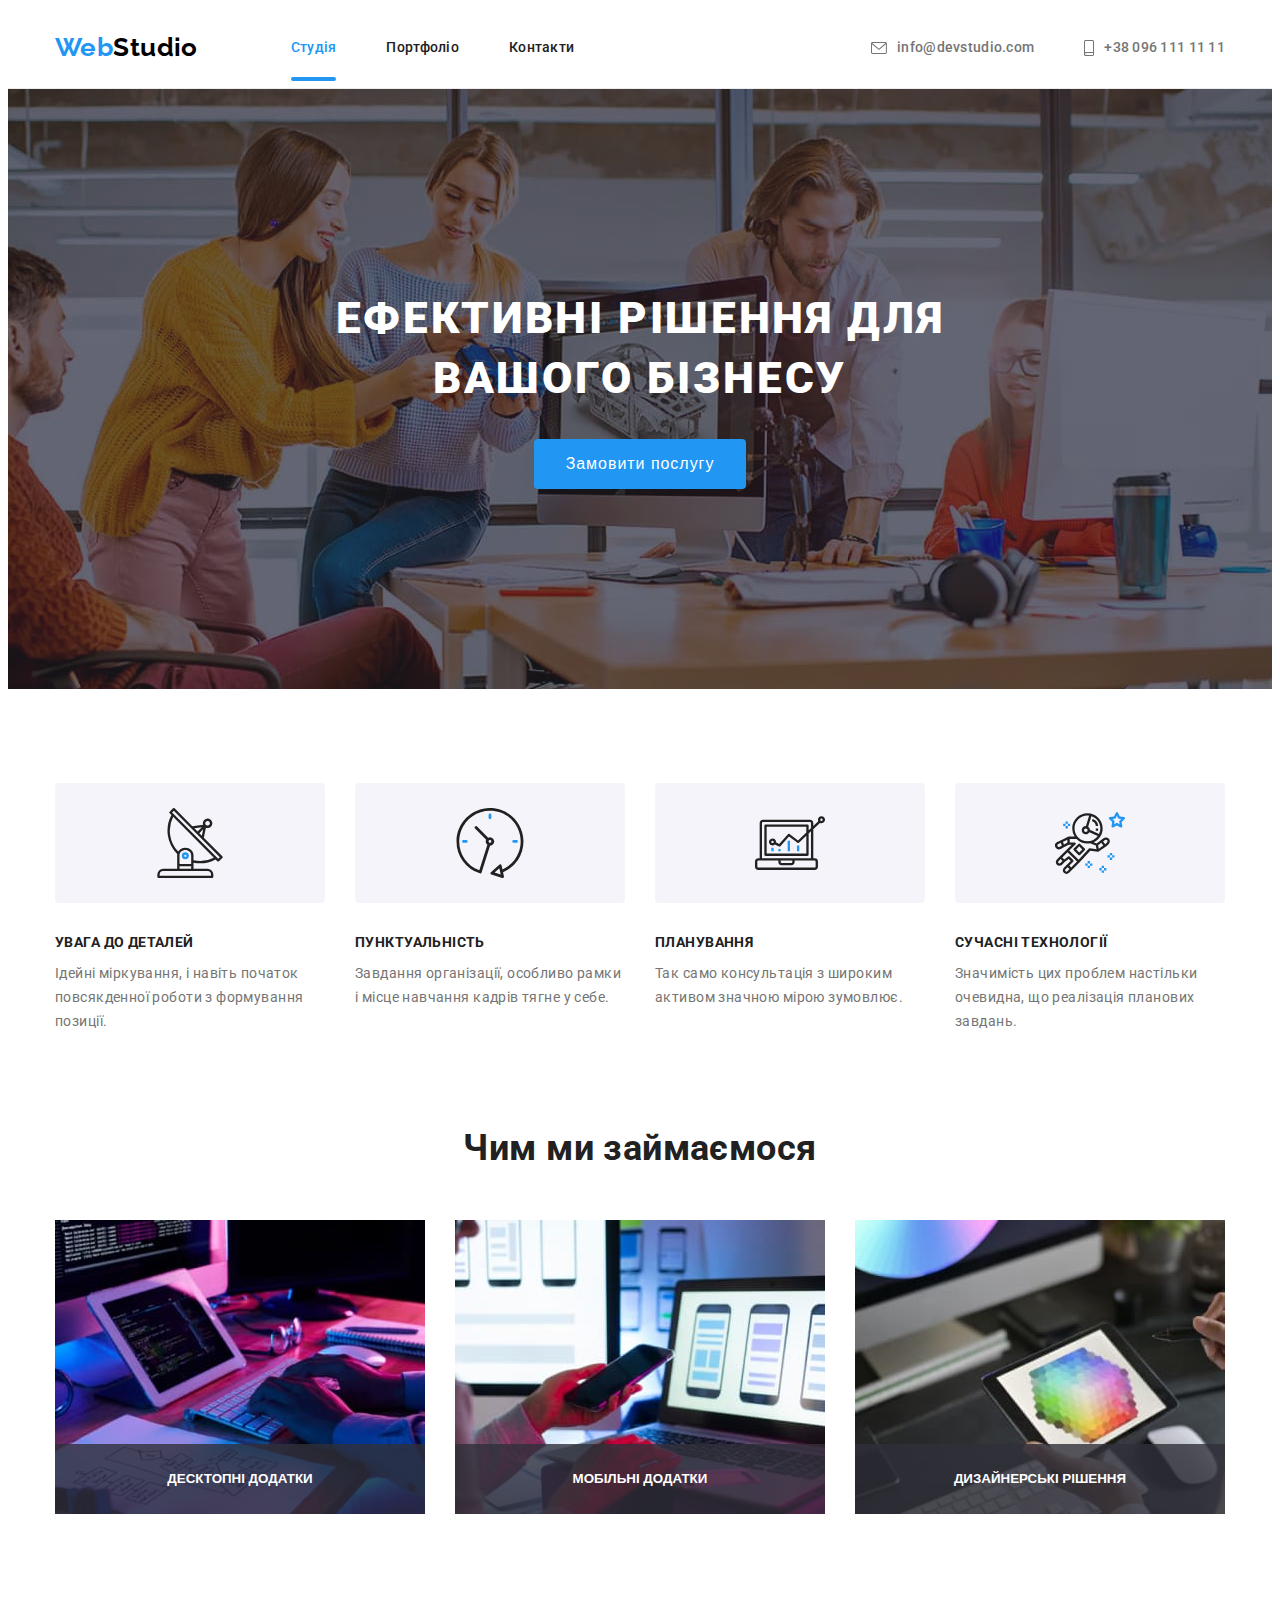
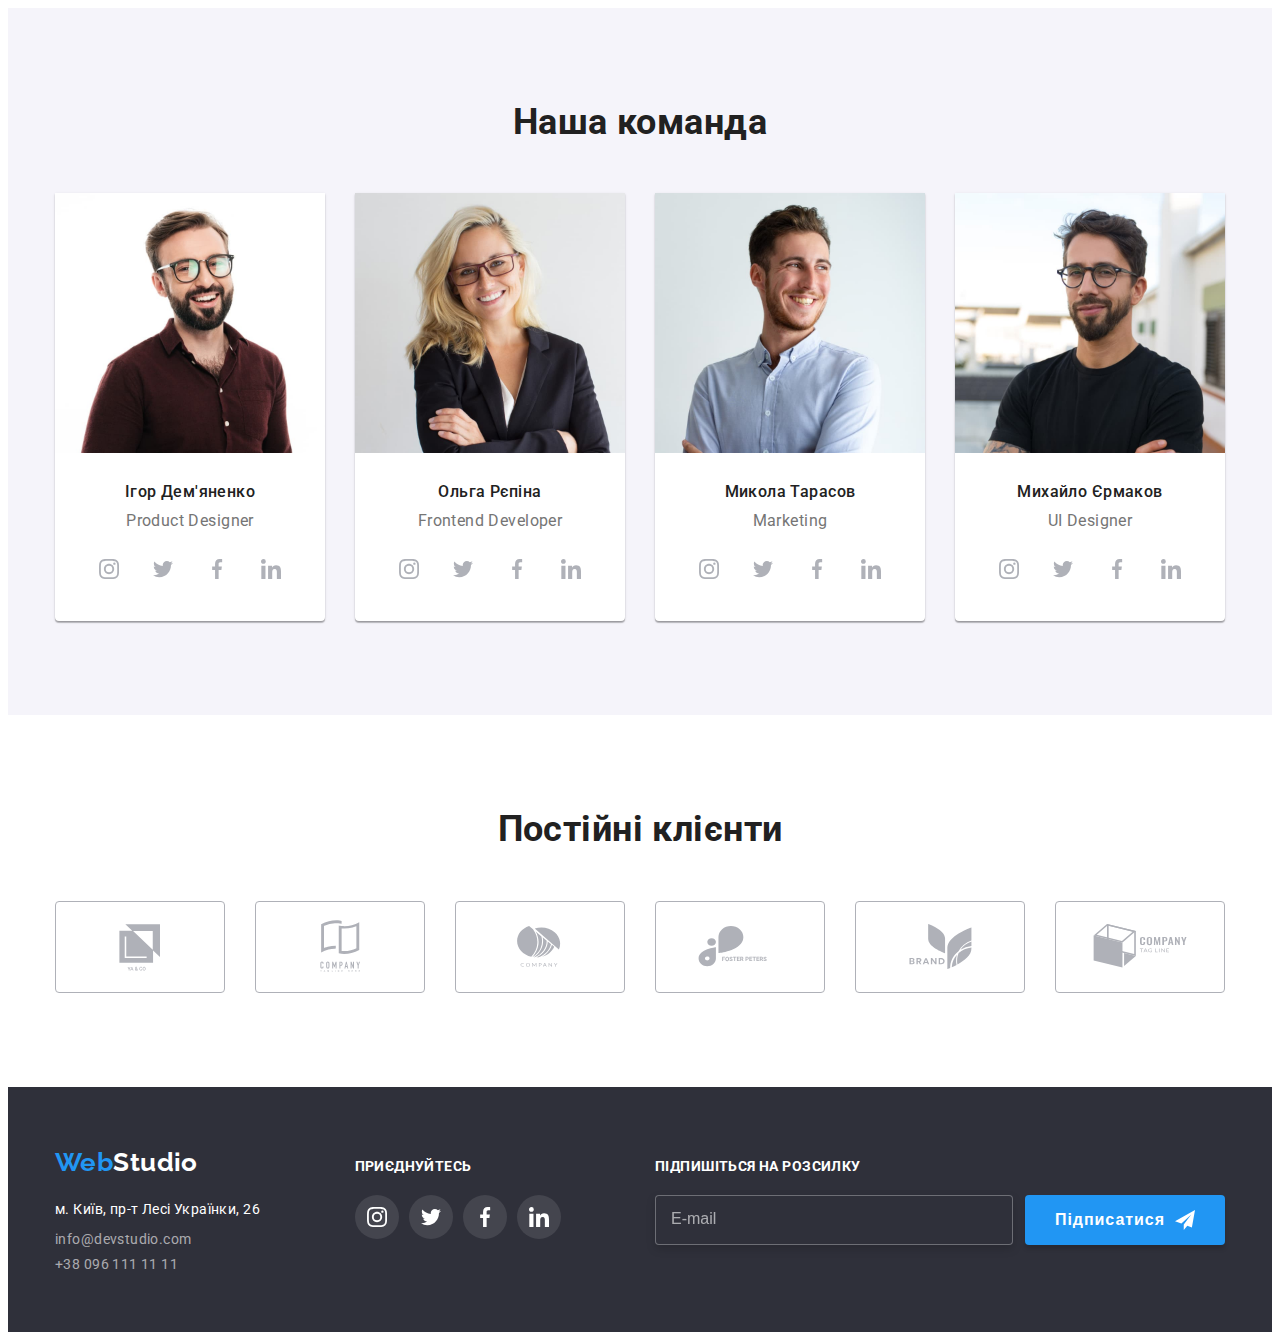
==== index.html @ 9728b82c "створив репозиторій 7" ====
<!DOCTYPE html>
<html lang="uk">
  <head>
    <meta charset="UTF-8" />
    <meta http-equiv="X-UA-Compatible" content="IE=edge" />
    <meta name="viewport" content="width=device-width, initial-scale=1.0" />
    <title lang="en">WebStudio</title>

    <!-- font family -->

    <link rel="preconnect" href="https://fonts.googleapis.com" />
    <link rel="preconnect" href="https://fonts.gstatic.com" crossorigin />
    <link
      href="https://fonts.googleapis.com/css2?family=Raleway:wght@700&family=Roboto:wght@400;500;700;900&display=swap"
      rel="stylesheet"
    />

    <!-- modern-normalize.css -->

    <link
      rel="stylesheet"
      href="https://cdnjs.cloudflare.com/ajax/libs/modern-normalize/1.1.0/modern-normalize.min.css"
      integrity="sha512-wpPYUAdjBVSE4KJnH1VR1HeZfpl1ub8YT/NKx4PuQ5NmX2tKuGu6U/JRp5y+Y8XG2tV+wKQpNHVUX03MfMFn9Q=="
      crossorigin="anonymous"
      referrerpolicy="no-referrer"
    />

    <!-- styles css -->

    <link rel="stylesheet" href="./css/styles.css" />
  </head>
  <body>
    <!-- header -->

    <header class="header">
      <div class="container">
        <nav class="nav">
          <a class="link logo" lang="en" href="./index.html"
            ><span class="part-logo">Web</span>Studio</a
          >
          <ul class="list nav-list">
            <li class="nav-item">
              <a class="link nav-link active" href="./index.html">Студія</a>
            </li>
            <li class="nav-item">
              <a class="link nav-link" href="./portfolio.html">Портфоліо</a>
            </li>
            <li class="nav-item">
              <a class="link nav-link" href="">Контакти</a>
            </li>
          </ul>
        </nav>
        <ul class="list header-list">
          <li class="header-item">
            <a
              class="link header-link"
              lang="en"
              href="mailto:info@devstudio.com"
            >
              <svg class="header-icon" width="16" height="12">
                <use href="./images/icons.svg#envelope"></use>
              </svg>
              info@devstudio.com</a
            >
          </li>
          <li class="header-item">
            <a class="link header-link" href="tel:+380961111111">
              <svg class="header-icon" width="10" height="16">
                <use href="./images/icons.svg#smartphone"></use>
              </svg>
              +38 096 111 11 11</a
            >
          </li>
        </ul>
      </div>
    </header>

    <!-- main -->

    <main class="main">
      <!-- hero -->

      <section class="hero section">
        <div class="container hero-container">
          <h1 class="hero-title">Ефективні рішення для вашого бізнесу</h1>
          <button class="hero-btn" type="button" data-modal-open>
            Замовити послугу
          </button>
        </div>
      </section>

      <!-- about -->

      <section class="about section">
        <div class="container">
          <h2 hidden class="visually-hidden">Методи роботи студії</h2>
          <ul class="list about-list">
            <li class="about-item">
              <div class="about-icons">
                <svg class="about-icon" width="70" height="70">
                  <use href="./images/icons.svg#antenna"></use>
                </svg>
              </div>
              <h3 class="about-title">УВАГА ДО ДЕТАЛЕЙ</h3>
              <p class="about-text">
                Ідейні міркування, і навіть початок повсякденної роботи з
                формування позиції.
              </p>
            </li>
            <li class="about-item">
              <div class="about-icons">
                <svg class="about-icon" width="70" height="70">
                  <use href="./images/icons.svg#clock"></use>
                </svg>
              </div>
              <h3 class="about-title">ПУНКТУАЛЬНІСТЬ</h3>
              <p class="about-text">
                Завдання організації, особливо рамки і місце навчання кадрів
                тягне у себе.
              </p>
            </li>
            <li class="about-item">
              <div class="about-icons">
                <svg class="about-icon" width="70" height="70">
                  <use href="./images/icons.svg#diagrama"></use>
                </svg>
              </div>
              <h3 class="about-title">ПЛАНУВАННЯ</h3>
              <p class="about-text">
                Так само консультація з широким активом значною мірою зумовлює.
              </p>
            </li>
            <li class="about-item">
              <div class="about-icons">
                <svg class="about-icon" width="70" height="70">
                  <use href="./images/icons.svg#astronaut"></use>
                </svg>
              </div>
              <h3 class="about-title">СУЧАСНІ ТЕХНОЛОГІЇ</h3>
              <p class="about-text">
                Значимість цих проблем настільки очевидна, що реалізація
                планових завдань.
              </p>
            </li>
          </ul>
        </div>
      </section>

      <!-- features -->

      <section class="features section">
        <div class="container">
          <h2 class="section-title features-title">Чим ми займаємося</h2>
          <ul class="list features-list">
            <li class="features-item">
              <img
                class="features-img"
                src="./images/what-we-are-doing/box-1.jpg"
                alt="чоловік працює за робочим столом на планшеті"
                width="370"
                height="295"
              />
              <button class="features-button">Десктопні додатки</button>
            </li>
            <li class="features-item">
              <img
                class="features-img"
                src="./images/what-we-are-doing/box-2.jpg"
                alt="жінка працює за робочим столом на ноутбуці"
                width="370"
                height="295"
              />
              <button class="features-button">Мобільні додатки</button>
            </li>
            <li class="features-item">
              <img
                class="features-img"
                src="./images/what-we-are-doing/box-3.jpg"
                alt="жінка працює за робочим столом на планшеті"
                width="370"
                height="295"
              />
              <button class="features-button">Дизайнерські рішення</button>
            </li>
          </ul>
        </div>
      </section>

      <!-- our team -->

      <section class="team section">
        <div class="container">
          <h2 class="section-title team-title">Наша команда</h2>
          <ul class="list team-list">
            <li class="team-item">
              <img
                src="./images/our-team/employee-1.jpg"
                alt="працівник нашої команди"
                width="270"
                height="260"
              />
              <div class="team-contact-wrapp">
                <h3 class="team-name">Ігор Дем'яненко</h3>
                <p class="team-text" lang="en">Product Designer</p>
                <ul class="list socials-list">
                  <li class="socials-item">
                    <a
                      class="link socials-link"
                      href="htpps://instagram.com"
                      target="_blank"
                      rel="noreferrer noopener"
                      aria-label="Instagram"
                    >
                      <svg class="socials-icon" width="20" height="20">
                        <use href="./images/icons.svg#instagram"></use>
                      </svg>
                    </a>
                  </li>
                  <li class="socials-item">
                    <a
                      class="link socials-link"
                      href="https://twitter.com"
                      target="_blank"
                      rel="noreferrer noopener"
                      aria-label="Twitter"
                    >
                      <svg class="socials-icon" width="20" height="20">
                        <use href="./images/icons.svg#twitter"></use>
                      </svg>
                    </a>
                  </li>
                  <li class="socials-item">
                    <a
                      class="link socials-link"
                      href="https://facebook.com"
                      target="_blank"
                      rel="noreferrer noopener"
                      aria-label="Facebook"
                    >
                      <svg class="socials-icon" width="20" height="20">
                        <use href="./images/icons.svg#facebook"></use>
                      </svg>
                    </a>
                  </li>
                  <li class="socials-item">
                    <a
                      class="link socials-link"
                      href="https://linkedin.com"
                      target="_blank"
                      rel="noreferrer noopener"
                      aria-label="Linkedin"
                    >
                      <svg class="socials-icon" width="20" height="20">
                        <use href="./images/icons.svg#linkedin"></use>
                      </svg>
                    </a>
                  </li>
                </ul>
              </div>
            </li>

            <li class="team-item">
              <img
                class="team-img"
                src="./images/our-team/employee-2.jpg"
                alt="працівник нашої команди"
                width="270"
                height="260"
              />
              <div class="team-contact-wrapp">
                <h3 class="team-name">Ольга Рєпіна</h3>
                <p class="team-text" lang="en">Frontend Developer</p>
                <ul class="list socials-list">
                  <li class="socials-item">
                    <a
                      class="link socials-link"
                      href="htpps://instagram.com"
                      target="_blank"
                      rel="noreferrer noopener"
                      aria-label="Instagram"
                    >
                      <svg class="socials-icon" width="20" height="20">
                        <use href="./images/icons.svg#instagram"></use>
                      </svg>
                    </a>
                  </li>
                  <li class="socials-item">
                    <a
                      class="link socials-link"
                      href="https://twitter.com"
                      target="_blank"
                      rel="noreferrer noopener"
                      aria-label="Twitter"
                    >
                      <svg class="socials-icon" width="20" height="20">
                        <use href="./images/icons.svg#twitter"></use>
                      </svg>
                    </a>
                  </li>
                  <li class="socials-item">
                    <a
                      class="link socials-link"
                      href="https://facebook.com"
                      target="_blank"
                      rel="noreferrer noopener"
                      aria-label="Facebook"
                    >
                      <svg class="socials-icon" width="20" height="20">
                        <use href="./images/icons.svg#facebook"></use>
                      </svg>
                    </a>
                  </li>
                  <li class="socials-item">
                    <a
                      class="link socials-link"
                      href="https://linkedin.com"
                      target="_blank"
                      rel="noreferrer noopener"
                      aria-label="Linkedin"
                    >
                      <svg class="socials-icon" width="20" height="20">
                        <use href="./images/icons.svg#linkedin"></use>
                      </svg>
                    </a>
                  </li>
                </ul>
              </div>
            </li>

            <li class="team-item">
              <img
                class="team-img"
                src="./images/our-team/employee-3.jpg"
                alt="працівник нашої команди"
                width="270"
                height="260"
              />
              <div class="team-contact-wrapp">
                <h3 class="team-name">Микола Тарасов</h3>
                <p class="team-text" lang="en">Marketing</p>
                <ul class="list socials-list">
                  <li class="socials-item">
                    <a
                      class="link socials-link"
                      href="htpps://instagram.com"
                      target="_blank"
                      rel="noreferrer noopener"
                      aria-label="Instagram"
                    >
                      <svg class="socials-icon" width="20" height="20">
                        <use href="./images/icons.svg#instagram"></use>
                      </svg>
                    </a>
                  </li>
                  <li class="socials-item">
                    <a
                      class="link socials-link"
                      href="https://twitter.com"
                      target="_blank"
                      rel="noreferrer noopener"
                      aria-label="Twitter"
                    >
                      <svg class="socials-icon" width="20" height="20">
                        <use href="./images/icons.svg#twitter"></use>
                      </svg>
                    </a>
                  </li>
                  <li class="socials-item">
                    <a
                      class="link socials-link"
                      href="https://facebook.com"
                      target="_blank"
                      rel="noreferrer noopener"
                      aria-label="Facebook"
                    >
                      <svg class="socials-icon" width="20" height="20">
                        <use href="./images/icons.svg#facebook"></use>
                      </svg>
                    </a>
                  </li>
                  <li class="socials-item">
                    <a
                      class="link socials-link"
                      href="https://linkedin.com"
                      target="_blank"
                      rel="noreferrer noopener"
                      aria-label="Linkedin"
                    >
                      <svg class="socials-icon" width="20" height="20">
                        <use href="./images/icons.svg#linkedin"></use>
                      </svg>
                    </a>
                  </li>
                </ul>
              </div>
            </li>

            <li class="team-item">
              <img
                class="team-img"
                src="./images/our-team/employee-4.jpg"
                alt="працівник нашої команди"
                width="270"
                height="260"
              />
              <div class="team-contact-wrapp">
                <h3 class="team-name">Михайло Єрмаков</h3>
                <p class="team-text" lang="en">UI Designer</p>
                <ul class="list socials-list">
                  <li class="socials-item">
                    <a
                      class="link socials-link"
                      href="htpps://instagram.com"
                      target="_blank"
                      rel="noreferrer noopener"
                      aria-label="Instagram"
                    >
                      <svg class="socials-icon" width="20" height="20">
                        <use href="./images/icons.svg#instagram"></use>
                      </svg>
                    </a>
                  </li>
                  <li class="socials-item">
                    <a
                      class="link socials-link"
                      href="https://twitter.com"
                      target="_blank"
                      rel="noreferrer noopener"
                      aria-label="Twitter"
                    >
                      <svg class="socials-icon" width="20" height="20">
                        <use href="./images/icons.svg#twitter"></use>
                      </svg>
                    </a>
                  </li>
                  <li class="socials-item">
                    <a
                      class="link socials-link"
                      href="https://facebook.com"
                      target="_blank"
                      rel="noreferrer noopener"
                      aria-label="Facebook"
                    >
                      <svg class="socials-icon" width="20" height="20">
                        <use href="./images/icons.svg#facebook"></use>
                      </svg>
                    </a>
                  </li>
                  <li class="socials-item">
                    <a
                      class="link socials-link"
                      href="https://linkedin.com"
                      target="_blank"
                      rel="noreferrer noopener"
                      aria-label="Linkedin"
                    >
                      <svg class="socials-icon" width="20" height="20">
                        <use href="./images/icons.svg#linkedin"></use>
                      </svg>
                    </a>
                  </li>
                </ul>
              </div>
            </li>
          </ul>
        </div>
      </section>

      <!-- customers -->
      <section class="section customers">
        <div class="container">
          <h2 class="section-title customers-title">Постійні клієнти</h2>
          <ul class="list customers-list">
            <li class="customers-item">
              <a
                class="link customers-link"
                href=""
                target="_blank"
                rel="noreferrer noopener"
                aria-label=""
              >
                <svg class="customers-icon" width="170" height="92">
                  <use href="./images/icons.svg#client1"></use>
                </svg>
              </a>
            </li>
            <li class="customers-item">
              <a
                class="link customers-link"
                href=""
                target="_blank"
                rel="noreferrer noopener"
                aria-label=""
              >
                <svg class="customers-icon" width="170" height="92">
                  <use href="./images/icons.svg#client2"></use>
                </svg>
              </a>
            </li>
            <li class="customers-item">
              <a
                class="link customers-link"
                href=""
                target="_blank"
                rel="noreferrer noopener"
                aria-label=""
              >
                <svg class="customers-icon" width="170" height="92">
                  <use href="./images/icons.svg#client3"></use>
                </svg>
              </a>
            </li>
            <li class="customers-item">
              <a
                class="link customers-link"
                href=""
                target="_blank"
                rel="noreferrer noopener"
                aria-label=""
              >
                <svg class="customers-icon" width="170" height="92">
                  <use href="./images/icons.svg#client4"></use>
                </svg>
              </a>
            </li>
            <li class="customers-item">
              <a
                class="link customers-link"
                href=""
                target="_blank"
                rel="noreferrer noopener"
                aria-label=""
              >
                <svg class="customers-icon" width="170" height="92">
                  <use href="./images/icons.svg#client5"></use>
                </svg>
              </a>
            </li>
            <li class="customers-item">
              <a
                class="link customers-link"
                href=""
                target="_blank"
                rel="noreferrer noopener"
                aria-label=""
              >
                <svg class="customers-icon" width="170" height="92">
                  <use href="./images/icons.svg#client6"></use>
                </svg>
              </a>
            </li>
          </ul>
        </div>
      </section>
    </main>

    <!-- footer  -->

    <footer class="footer section">
      <div class="container footer-container">
        <div class="footer-left-side">
          <a class="link footer-logo" lang="en" href="./index.html"
            ><span class="part-logo">Web</span>Studio</a
          >
          <address class="footer-address">
            м. Київ, пр-т Лесі Українки, 26
          </address>
          <ul class="list footer-list">
            <li class="footer-item">
              <a
                class="link footer-link"
                lang="en"
                href="mailto:info@devstudio.com"
                >info@devstudio.com</a
              >
            </li>
            <li class="footer-item">
              <a class="link footer-link" href="tel:+380961111111"
                >+38 096 111 11 11</a
              >
            </li>
          </ul>
        </div>
        <div class="footer-right-side">
          <p class="footer-join-in">приєднуйтесь</p>
          <ul class="list footer-socials-list">
            <li class="footer-socials-item">
              <a
                class="link footer-socials-link"
                href="htpps://instagram.com"
                target="_blank"
                rel="noreferrer noopener"
                aria-label="Instagram"
              >
                <svg class="footer-socials-icon" width="20" height="20">
                  <use href="./images/icons.svg#instagram"></use>
                </svg>
              </a>
            </li>
            <li class="footer-socials-item">
              <a
                class="link footer-socials-link"
                href="https://twitter.com"
                target="_blank"
                rel="noreferrer noopener"
                aria-label="Twitter"
              >
                <svg class="footer-socials-icon" width="20" height="20">
                  <use href="./images/icons.svg#twitter"></use>
                </svg>
              </a>
            </li>
            <li class="footer-socials-item">
              <a
                class="link footer-socials-link"
                href="https://facebook.com"
                target="_blank"
                rel="noreferrer noopener"
                aria-label="Facebook"
              >
                <svg class="footer-socials-icon" width="20" height="20">
                  <use href="./images/icons.svg#facebook"></use>
                </svg>
              </a>
            </li>
            <li class="footer-socials-item">
              <a
                class="link footer-socials-link"
                href="https://linkedin.com"
                target="_blank"
                rel="noreferrer noopener"
                aria-label="Linkedin"
              >
                <svg class="footer-socials-icon" width="20" height="20">
                  <use href="./images/icons.svg#linkedin"></use>
                </svg>
              </a>
            </li>
          </ul>
        </div>

        <form name="sing-up-form">
          <strong class="sing-up-title">Підпишіться на розсилку</strong>
          <label class="sing-up-group">
            <input
              class="sing-up-input"
              type="email"
              name="email"
              placeholder="E-mail"
            />
            <button class="sing-up-btn" type="submit">
              Підписатися
              <svg class="sing-up-icon" width="20" height="20">
                <use href="./images/icons.svg#airplane-send"></use>
              </svg>
            </button>
          </label>
        </form>
      </div>
    </footer>

    <div class="backdrop is-hidden" data-modal>
      <div class="modal">
        <button class="modal-btn-close" type="button" data-modal-close>
          <svg class="svg-vector" width="11" height="11">
            <use href="./images/icons.svg#vector"></use>
          </svg>
        </button>
        <form class="order-service-form" name="order-service-form">
          <strong class="order-service-title">
            Залиште свої дані, ми вам передзвонимо</strong
          >
          <div class="order-service-group" role="group">
            <label class="order-service-label">
              <span class="order-servise-name">Ім'я</span>
              <div class="order-servise-box">
                <input
                  class="order-service-input"
                  type="text"
                  name="user-name"
                />
                <svg class="order-service-svg" width="18" height="18">
                  <use href="./images/icons.svg#person-black"></use>
                </svg>
              </div>
            </label>
            <label class="order-service-label">
              <span class="order-servise-name">Телефон</span>
              <div class="order-servise-box">
                <input
                  class="order-service-input"
                  type="tel"
                  name="user-phone"
                />
                <svg class="order-service-svg" width="18" height="18">
                  <use href="./images/icons.svg#phone-black"></use>
                </svg>
              </div>
            </label>
            <label class="order-service-label">
              <span class="order-servise-name">Пошта</span>
              <div class="order-servise-box">
                <input
                  class="order-service-input"
                  type="email"
                  name="user-email"
                />
                <svg class="order-service-svg" width="18" height="18">
                  <use href="./images/icons.svg#email-black"></use>
                </svg>
              </div>
            </label>
            <label class="order-service-label">
              <span class="order-servise-name">Коментар</span>
              <textarea
                class="order-servise-comment"
                name="comment"
                rows="10"
                placeholder="Введіть текст"
              ></textarea>
            </label>
          </div>

          <label class="terms-contract">
            <input
              class="terms-policy visually-hidden"
              type="checkbox"
              name="user-agreed"
              id="user-agreed"
            />
            <svg class="terms-contract-icon" width="16" height="15">
              <use
                class="icon-checked"
                href="./images/icons.svg#icon-checked"
              ></use>
              <use
                class="icon-unchecked"
                href="./images/icons.svg#icon-unchecked"
              ></use>
            </svg>
            <span class="terms-policy-span"
              >Погоджуюся з розсилкою та приймаю<a
                class="link terms-policy-link"
                href=""
              >
                Умови договору</a
              ></span
            >
          </label>
          <button class="modal-btn-send" type="submit">Відправити</button>
        </form>
      </div>
    </div>
    <script src="./js/modal.js"></script>
  </body>
</html>
---- css/styles.css ----
:root {
  --accent-color: #2196f3;
  --primary-text-color: #757575;
  --secondary-text-color: #212121;
  --third-text-color: #ffffff;
  --transition-duration: 250ms cubic-bezier(0.4, 0, 0.2, 1);
}

body {
  font-family: "Roboto", sans-serif;
  font-size: 14px;
  color: var(--primary-text-color);
  background-color: var(--third-text-color);
  letter-spacing: 0.03em;
}

/* rest */
html {
  box-sizing: border-box;
}
*,
*::after,
*::before {
  box-sizing: inherit;
}

/* Стилі для обнулення верхніх відступів у елементів  Стили для обнуления */
h1,
h2,
h3,
h4,
h5,
h6,
p {
  margin: 0;
}

/* Класс для обнулення базових свойств у списків (ul) */
.list {
  list-style: none;
  padding-left: 0;
  margin: 0;
}

/* Клас для обнулення базових свойств у силок */
.link {
  text-decoration: none;
  color: inherit;
}

/* Властивості для коректного відображення картинок */
img {
  display: block;
  max-width: 100%;
  height: auto;
}

/* Властивості для обнулення курсива у address */

address {
  font-style: normal;
}

/* utils */
.container {
  width: 1200px;
  margin: 0 auto;
  padding-left: 15px;
  padding-right: 15px;
}

.section {
  padding-top: 94px;
  padding-bottom: 94px;
}

.visually-hidden {
  position: absolute;
  white-space: nowrap;
  width: 1px;
  height: 1px;
  overflow: hidden;
  border: 0;
  padding: 0;
  clip: rect(0 0 0 0);
  clip-path: inset(50%);
  margin: -1px;
}

/* header */
.header {
  border-bottom: 1px solid #ececec;
}

.header .container {
  display: flex;
  align-items: center;
}

.nav {
  display: flex;
  align-items: center;
  justify-content: center;
}

.logo {
  display: inline-block;
  padding-top: 24;
  padding-bottom: 25;
  margin-right: 93px;
  color: #000000;
  font-family: "Raleway";
  font-style: normal;
  font-weight: 700;
  font-size: 26px;
  line-height: 1.2;
}

.part-logo {
  color: var(--accent-color);
}

.nav {
  margin-right: auto;
}

.nav-list {
  display: flex;
  align-items: center;
  gap: 50px;
}

.nav-link {
  display: inline-block;
  padding-top: 32px;
  padding-bottom: 32px;

  color: var(--secondary-text-color);
  font-weight: 500;
  line-height: 1.14px;
  letter-spacing: 0.02em;

  transition: color var(--transition-duration);
}

.nav-link:hover,
.nav-link:focus {
  color: var(--accent-color);
}

.nav-item {
  position: relative;
}

.nav-link.active::after {
  content: "";
  position: absolute;

  bottom: 0;
  left: 0;

  width: 100%;
  height: 4px;

  background-color: var(--accent-color);
  border-radius: 2px;
}

.nav-link.active {
  color: var(--accent-color);
}

.header-list {
  display: inline-block;
  gap: 50px;
  display: flex;
  align-items: center;
}

.header-link {
  display: flex;
  align-items: center;
  gap: 10px;
  padding-top: 32px;
  padding-bottom: 32px;

  color: var(--primary-text-color);
  font-weight: 500;
  line-height: 1.14;
  letter-spacing: 0.02em;

  transition: color var(--transition-duration);
}

.header-link:hover,
.header-link:focus {
  color: var(--accent-color);
}

.header-icon {
  fill: currentColor;
}

/* hero */
.hero {
  max-width: 1600px;
  height: 600px;
  padding-top: 200px;
  padding-bottom: 200px;
  margin-left: auto;
  margin-right: auto;

  background-color: #2f303a;
  background-size: cover;
  background-repeat: no-repeat;
  background-position: center;
  background-image: linear-gradient(
      to right,
      rgba(47, 48, 58, 0.4),
      rgba(47, 48, 58, 0.4)
    ),
    url("../images/hero-img.jpg");
}

.hero-title {
  width: 696px;
  margin-left: auto;
  margin-right: auto;
  margin-bottom: 30px;

  color: var(--third-text-color);
  font-weight: 900;
  font-size: 44px;
  line-height: 1.36;
  text-align: center;
  letter-spacing: 0.06em;
  text-transform: uppercase;
}

.hero-btn {
  display: inline-block;
  min-width: 215;
  min-height: 50;
  padding: 10px 32px;
  margin-left: auto;
  margin-right: auto;

  display: flex;
  text-align: center;
  justify-content: center;

  font-size: 16px;
  line-height: 1.87;
  letter-spacing: 0.06em;

  color: var(--third-text-color);
  background-color: var(--accent-color);
  border-style: none;
  border-radius: 4px;
  cursor: pointer;

  transition: color var(--transition-duration),
    background-color var(--transition-duration);
}

.hero-btn:hover,
.hero-btn:focus {
  color: var(--accent-color);
  background-color: var(--third-text-color);
}

/* about */

.about-list {
  display: flex;
  justify-content: center;
  gap: 30px;
}

.about-item {
  width: calc((100% - 90px) / 4);
}

.about-icons {
  width: 270px;
  height: 120px;
  margin-bottom: 30px;

  display: flex;
  align-items: center;
  justify-content: center;

  background: #f5f4fa;
  border-radius: 4px;
}

.about-title {
  margin-bottom: 10px;
  color: var(--secondary-text-color);
  font-size: 14px;
  line-height: 1.36;
  text-transform: uppercase;
}

.about-text {
  line-height: 1.71;
}

/* features */

.features {
  padding-top: 0;
}

.section-title {
  margin-bottom: 50px;

  font-size: 36px;
  line-height: 1.16;
  text-align: center;
  color: var(--secondary-text-color);
}

.features-list {
  display: flex;
  flex-wrap: wrap;
  gap: 30px;
}

.features-item {
  position: relative;
  width: calc((100% - 60px) / 3);
}

.features-button {
  position: absolute;
  bottom: 0;
  left: 0;
  width: 100%;
  height: 70px;

  font-weight: 700;
  line-height: 1.14;
  text-align: center;
  text-transform: uppercase;

  color: var(--third-text-color);
  background: rgba(47, 48, 58, 0.8);
  border-style: none;
  cursor: pointer;
}

/* our team */

.team {
  background-color: #f5f4fa;
}

.team-list {
  display: flex;
  gap: 30px;
}

.team-item {
  width: calc((100% - 90px) / 4);
  background-color: var(--third-text-color);
  box-shadow: 0px 1px 3px #0000001f, 0px 1px 1px #00000024,
    0px 2px 1px #00000033;
  border-radius: 0px 0px 4px 4px;
}

.team-contact-wrapp {
  padding: 30px 0;
}

.team-name {
  margin-bottom: 10px;
  font-weight: 500;
  font-size: 16px;
  line-height: 1.18;
  text-align: center;
  color: var(--secondary-text-color);
}

.team-text {
  margin-bottom: 16px;

  font-size: 16px;
  line-height: 1.18;
  text-align: center;
}

.socials-list {
  display: flex;
  justify-content: center;
  gap: 10px;
}

.socials-link {
  width: 44px;
  height: 44px;

  display: flex;
  align-items: center;
  justify-content: center;

  border-radius: 50%;
  color: #afb1b8;

  transition: color var(--transition-duration),
    background-color var(--transition-duration);
}

.socials-link:hover,
.socials-link:focus {
  color: var(--third-text-color);
  background-color: var(--accent-color);
}

.socials-icon {
  fill: currentColor;
}

/* customers */

.customers-list {
  display: flex;
  justify-content: center;
  gap: 30px;
}

.customers-link {
  width: 170px;
  height: 92px;

  display: flex;
  align-items: center;
  justify-content: center;

  border: 1px solid #afb1b8;
  border-radius: 4px;
  color: #afb1b8;

  transition: color var(--transition-duration),
    border var(--transition-duration);
}

.customers-link:hover,
.customers-link:focus {
  color: var(--accent-color);
  border: 1px solid var(--accent-color);
}

.customers-icon {
  fill: currentColor;
}

/* footer */
.footer {
  padding-top: 60px;
  padding-bottom: 60px;
  background-color: #2f303a;
}

.footer-container {
  display: flex;
  align-items: baseline;
  justify-content: space-between;
}

.footer-logo {
  display: inline-block;
  margin-bottom: 20px;
  color: var(--third-text-color);
  font-family: "Raleway";
  font-style: normal;
  font-weight: 700;
  font-size: 26px;
  line-height: 1.2;
}

.footer-address {
  margin-bottom: 9px;
  line-height: 1.71;
  color: var(--third-text-color);
}

.footer-item:not(:last-child) {
  margin-bottom: 9px;
}

.footer-link {
  line-height: 1.71px;
  color: #ffffff99;
  transition: color var(--transition-duration);
}

.footer-link:hover,
.footer-link:focus {
  color: var(--accent-color);
}

.footer-join-in {
  margin-bottom: 20px;
  font-weight: 700;
  line-height: 1.14;
  text-transform: uppercase;
  color: var(--third-text-color);
}

.footer-socials-list {
  display: flex;
  gap: 10px;
}

.footer-socials-link {
  display: flex;
  align-items: center;
  justify-content: center;
  width: 44px;
  height: 44px;
  border-radius: 50%;
  background-color: #ffffff1a;
  color: var(--third-text-color);

  transition: background-color var(--transition-duration);
}

.footer-socials-link:hover,
.footer-socials-link:focus {
  background-color: var(--accent-color);
}

.footer-socials-icon {
  fill: currentColor;
}

.sing-up-title {
  display: block;
  margin-bottom: 20px;

  font-weight: 700;
  line-height: 1.14;
  text-transform: uppercase;
  color: var(--third-text-color);
}

.sing-up-group {
  display: flex;
  gap: 12px;
}

.sing-up-input {
  width: 358px;
  height: 50px;
  padding: 16px 15px;

  outline: transparent;
  color: var(--third-text-color);
  background-color: #2f303a;
  border: 1px solid rgba(255, 255, 255, 0.3);
  filter: drop-shadow(0px 4px 4px rgba(0, 0, 0, 0.15));
  border-radius: 4px;
}

.sing-up-input::placeholder {
  font-size: 16px;
  line-height: 1.25;
  color: rgba(255, 255, 255, 0.6);
}

.sing-up-btn {
  min-width: 200px;
  min-height: 50px;
  padding: 10px 28px;

  display: flex;
  align-items: center;
  justify-content: center;
  gap: 10px;

  font-weight: 700;
  font-size: 16px;
  line-height: 1.88;
  letter-spacing: 0.06em;
  color: var(--third-text-color);
  background-color: var(--accent-color);

  border-style: none;
  box-shadow: 0px 4px 4px rgba(0, 0, 0, 0.15);
  border-radius: 4px;
  cursor: pointer;

  transition: color var(--transition-duration),
    background-color var(--transition-duration);
}

.sing-up-btn:hover,
.sing-up-btn:focus {
  color: var(--accent-color);
  background-color: var(--third-text-color);
}

.sing-up-icon {
  fill: currentColor;
}
/* backdrop-modal */

.backdrop {
  position: fixed;
  top: 0;
  left: 0;
  width: 100%;
  height: 100%;
  background-color: rgba(0, 0, 0, 0.5);
  opacity: 1;
  transition: opacity var(--transition-duration),
    visibility var(--transition-duration);
}

.backdrop.is-hidden {
  opacity: 0;
  pointer-events: none;
  visibility: hidden;
}

.backdrop.is-hidden .modal {
  transform: translate(-50%, -50%) scale(0.8);
  transition: transform var(--transition-duration);
}

.modal {
  position: absolute;

  top: 50%;
  left: 50%;

  min-width: 528px;
  min-height: 581px;
  transform: translate(-50%, -50%);
  padding: 40px;

  background-color: var(--third-text-color);
  box-shadow: 0px 1px 3px rgba(0, 0, 0, 0.12), 0px 1px 1px rgba(0, 0, 0, 0.14),
    0px 2px 1px rgba(0, 0, 0, 0.2);
  border-radius: 4px;

  transform: translate(-50%, -50%) scale(1);
  transition: transform var(--transition-duration),
    box-shadow var(--transition-duration);
}

.modal-btn-close {
  position: absolute;
  top: 8px;
  right: 8px;
  width: 30px;
  height: 30px;
  padding: 0;

  display: flex;
  align-items: center;
  justify-content: center;

  background: transparent;
  color: #000000;
  border-style: none;
  border: 1px solid rgba(0, 0, 0, 0.1);
  border-radius: 50%;
  cursor: pointer;
  transition: color var(--transition-duration);
}

.modal-btn-close:hover,
.modal-btn-close:focus {
  color: var(--accent-color);
}

.svg-vector {
  fill: currentColor;
}

.order-service-title {
  display: block;
  margin-bottom: 12px;

  font-weight: 700;
  font-size: 20px;
  line-height: 1.15;
  text-align: center;
  color: var(--secondary-text-color);
}

.order-service-group {
  display: flex;
  flex-direction: column;
  gap: 10px;
  margin-bottom: 20px;
}

.order-service-label:last-child {
  margin-bottom: 0;
}

.order-servise-name {
  display: block;
  margin-bottom: 4px;

  font-size: 12px;
  line-height: 1.16;
  letter-spacing: 0.01em;
}

.order-service-input {
  width: 100%;
  height: 40px;

  padding-left: 42px;
  padding-right: 42px;
  outline: transparent;
  border: 1px solid rgba(33, 33, 33, 0.2);
  border-radius: 4px;
  cursor: pointer;
  transition: border-color var(--transition-duration);
}

.order-service-input:focus {
  border: 1px solid var(--accent-color);
}

.order-service-input:focus + .order-service-svg {
  fill: var(--accent-color);
}

.order-servise-box {
  position: relative;
}

.order-service-svg {
  position: absolute;
  top: 11px;
  left: 12px;
  transition: fill var(--transition-duration);
}

.order-servise-comment {
  display: block;
  resize: none;
  width: 100%;
  height: 120px;
  font-size: 12px;

  outline: transparent;
  padding: 12px 16px;
  border: 1px solid rgba(33, 33, 33, 0.2);
  border-radius: 4px;
  transition: border-color var(--transition-duration);
}

.order-servise-comment::placeholder {
  font-style: normal;
  font-weight: 400;
  font-size: 12px;
  line-height: 1.16;
  letter-spacing: 0.01em;
  color: #75757580;
}

.order-servise-comment:focus {
  border: 1px solid var(--accent-color);
}

.terms-contract {
  display: flex;
  align-items: center;
  justify-content: center;
  gap: 8px;

  margin-bottom: 30px;
}

.icon-checked {
  opacity: 0;
  transition: opacity var(--transition-duration);
}

.icon-unchecked {
  opacity: 1;
  transition: opacity var(--transition-duration);
}

.terms-policy:checked + .terms-contract-icon .icon-checked {
  opacity: 1;
}

.terms-policy:checked + .terms-contract-icon .icon-unchecked {
  opacity: 0;
}

.terms-policy-span {
  display: block;
  user-select: none;
  line-height: 1.71;
}

.terms-policy-link {
  color: var(--accent-color);
  text-decoration-line: underline;
}

.modal-btn-send {
  min-width: 200px;
  min-height: 50px;
  margin-right: auto;
  margin-left: auto;
  padding: 10px 52px;

  display: flex;
  align-items: center;
  justify-content: center;

  font-weight: 700;
  font-size: 16px;
  line-height: 1.88;
  letter-spacing: 0.06em;

  color: var(--third-text-color);
  background-color: var(--accent-color);

  border-style: none;
  box-shadow: 0px 4px 4px rgba(0, 0, 0, 0.15);
  border-radius: 4px;
  cursor: pointer;

  transition: color var(--transition-duration),
    background-color var(--transition-duration);
}

.modal-btn-send:hover,
.modal-btn-send:focus {
  color: var(--accent-color);
  background-color: var(--third-text-color);
}
/* portfolio */

/* gallery */

.gallery-pagination {
  display: block;
  align-items: center;
  justify-content: center;
  margin-bottom: 50px;
  gap: 8px;
}

.pagination-item {
  display: inline-block;
}

.pagination-btn {
  font-family: inherit;
  background-color: #f5f4fa;
  padding: 6px 22px;

  font-weight: 500;
  font-size: 16px;
  line-height: 1.62;
  text-align: center;
  color: var(--secondary-text-color);

  border-style: none;
  border-radius: 4px;
  cursor: pointer;

  transition: color var(--transition-duration),
    background-color var(--transition-duration),
    box-shadow var(--transition-duration);
}

.pagination-btn:hover,
.pagination-btn:focus {
  color: var(--third-text-color);
  background-color: var(--accent-color);
  box-shadow: 0px 3px 1px rgba(0, 0, 0, 0.1), 0px 1px 2px rgba(0, 0, 0, 0.08),
    0px 2px 2px rgba(0, 0, 0, 0.12);
}

.pagination-btn.active {
  color: var(--third-text-color);
  background-color: var(--accent-color);
  box-shadow: 0px 3px 1px rgba(0, 0, 0, 0.1), 0px 1px 2px rgba(0, 0, 0, 0.08),
    0px 2px 2px rgba(0, 0, 0, 0.12);
}

.gallery-list {
  display: flex;
  flex-wrap: wrap;
  gap: 30px;
}

.gallery-item {
  width: calc((100% - 60px) / 3);
  transition: box-shadow var(--transition-duration);
}

.gallery-item:hover,
.gallery-item:focus {
  box-shadow: 0px 1px 1px rgba(0, 0, 0, 0.12), 0px 4px 4px rgba(0, 0, 0, 0.06),
    1px 4px 6px rgba(0, 0, 0, 0.16);
}

.gallery-item:hover .item-text-description,
.gallery-item:focus .item-text-description {
  opacity: 1;
  transform: translateY(0);
}

.img-thumb {
  position: relative;
  overflow: hidden;
}

.item-text-description {
  position: absolute;
  top: 0;
  left: 0;
  padding: 63px 24px;
  opacity: 0;
  font-size: 18px;
  line-height: 1.56;
  color: var(--third-text-color);
  background-color: rgba(33, 150, 243, 0.9);
  transform: translateY(100%);
  transition: var(--transition-duration);
}

.gallery-project-name {
  padding: 20px 24px;
  border-left: 1px solid #eeeeee;
  border-right: 1px solid #eeeeee;
  border-bottom: 1px solid #eeeeee;
}

.gallery-title {
  margin-bottom: 4px;
  font-size: 18px;
  line-height: 2;
  letter-spacing: 0.06em;
  color: var(--secondary-text-color);
}

.gallery-text {
  font-size: 16px;
  line-height: 1.87;
}
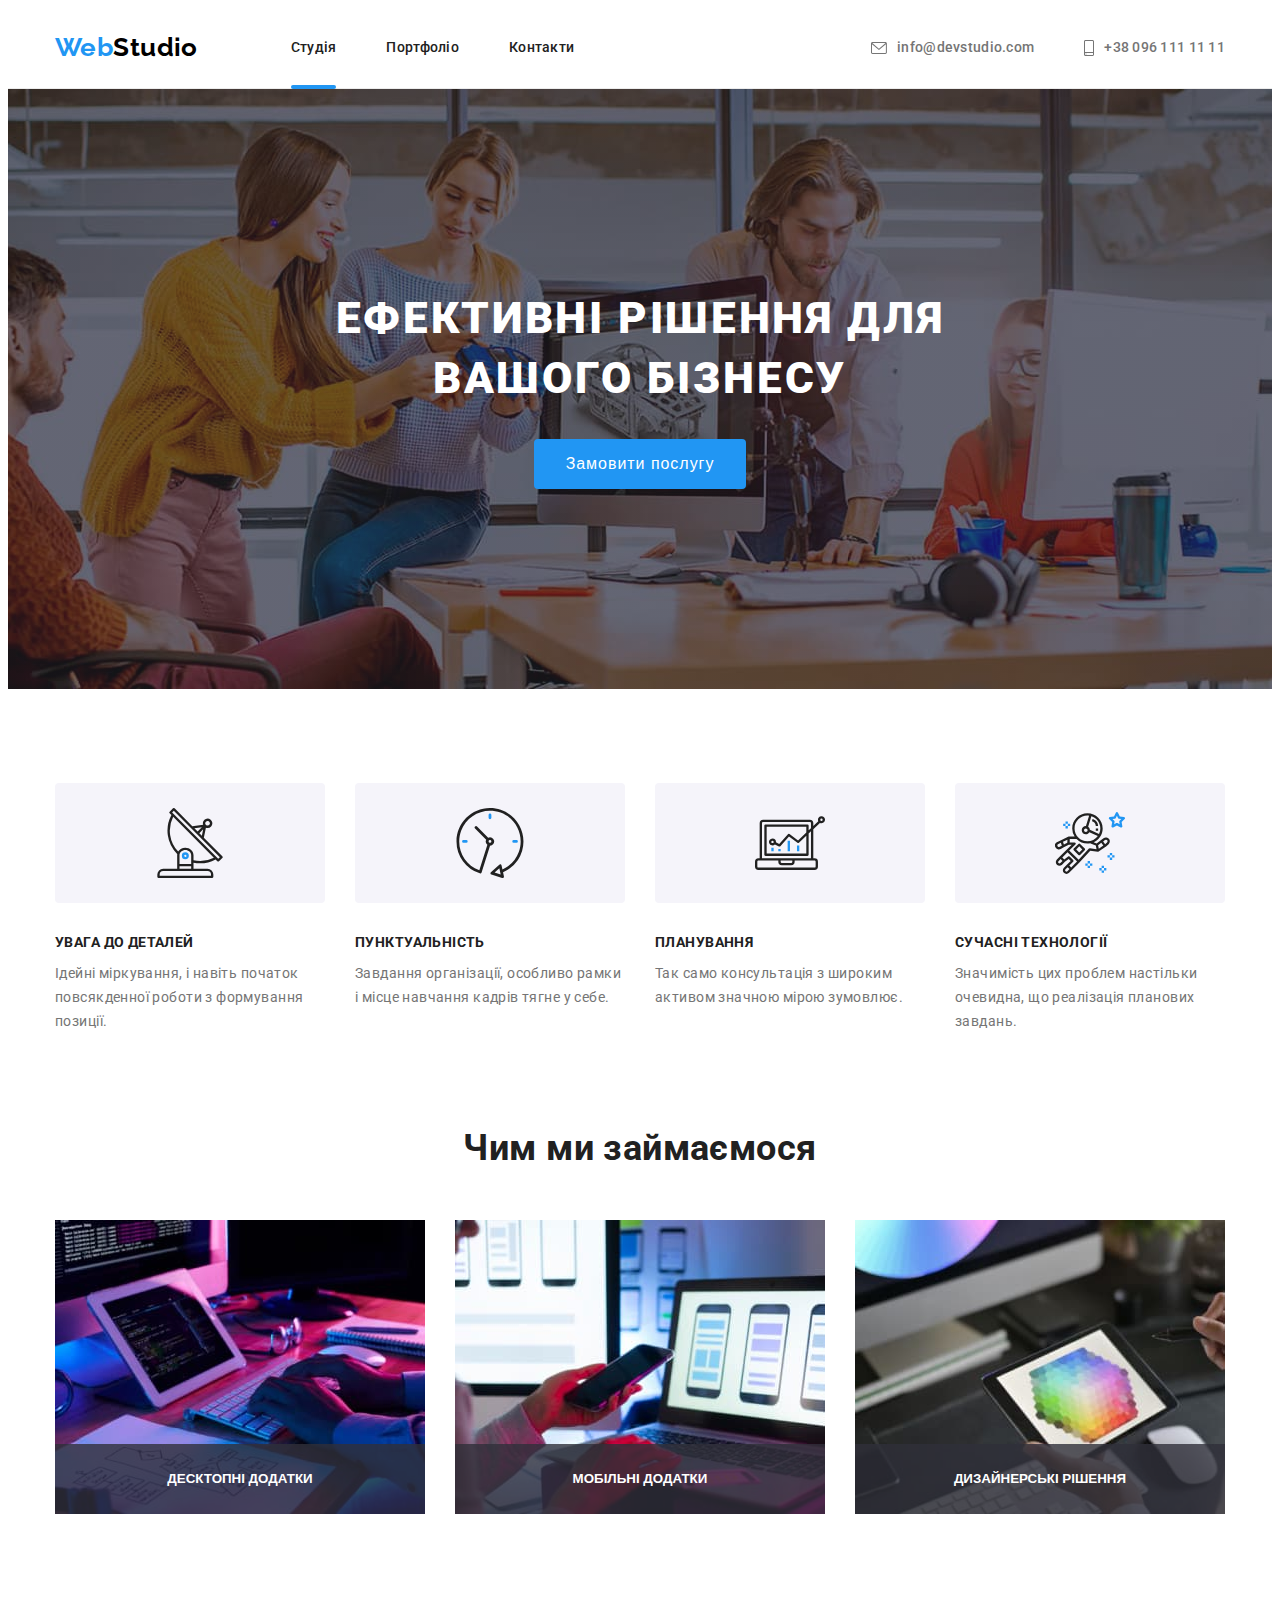
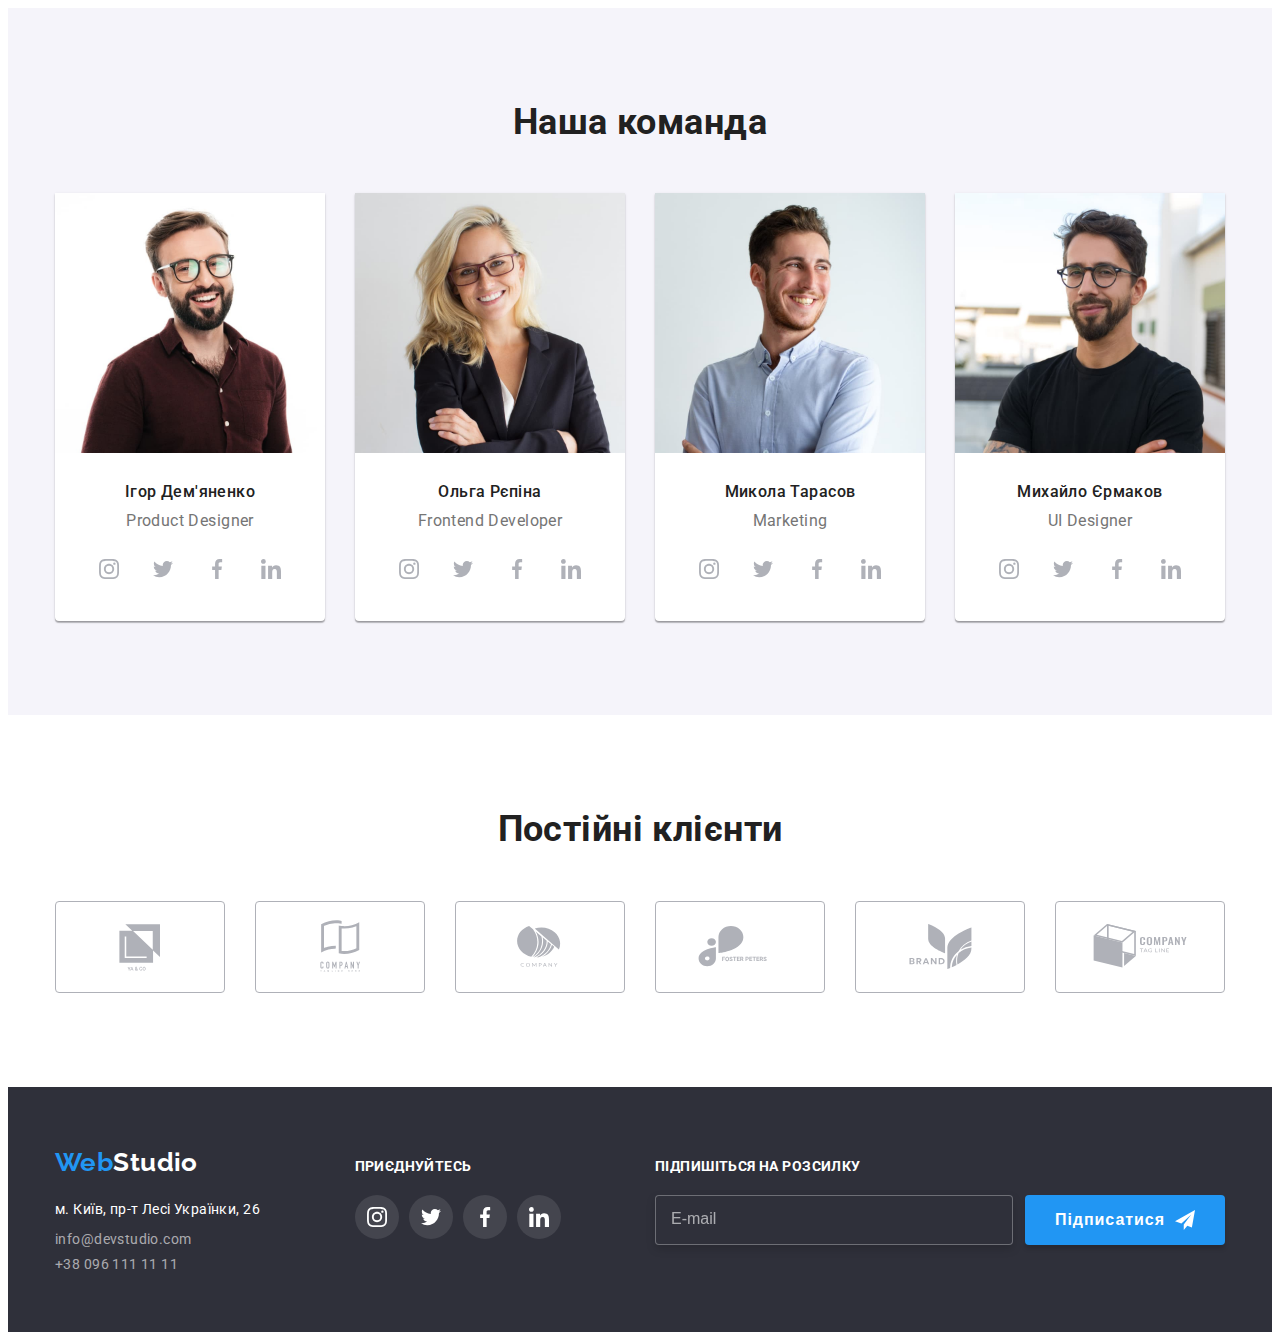
==== commit 06631a3c: "використав систему ВЕМ для html сторінки" ====
--- a/index.html
+++ b/index.html
@@ -33,39 +33,42 @@
     <!-- header -->
 
     <header class="header">
-      <div class="container">
+      <div class="header__container container">
         <nav class="nav">
-          <a class="link logo" lang="en" href="./index.html"
-            ><span class="part-logo">Web</span>Studio</a
+          <a class="logo header__logo link" lang="en" href="./index.html"
+            >Web<span class="logo__dark">Studio</span></a
           >
-          <ul class="list nav-list">
-            <li class="nav-item">
-              <a class="link nav-link active" href="./index.html">Студія</a>
-            </li>
-            <li class="nav-item">
-              <a class="link nav-link" href="./portfolio.html">Портфоліо</a>
-            </li>
-            <li class="nav-item">
-              <a class="link nav-link" href="">Контакти</a>
+          <ul class="nav__list list">
+            <li class="nav__item">
+              <a class="nav__link nav__link--active link" href="./index.html"
+                >Студія</a
+              >
+            </li>
+            <li class="nav__item">
+              <a class="nav__link link" href="./portfolio.html">Портфоліо</a>
+            </li>
+            <li class="nav__item">
+              <a class="nav__link link" href="">Контакти</a>
             </li>
           </ul>
         </nav>
-        <ul class="list header-list">
-          <li class="header-item">
+
+        <ul class="header__list list">
+          <li class="header__item">
             <a
-              class="link header-link"
+              class="header__link link"
               lang="en"
               href="mailto:info@devstudio.com"
             >
-              <svg class="header-icon" width="16" height="12">
+              <svg class="header__icon" width="16" height="12">
                 <use href="./images/icons.svg#envelope"></use>
               </svg>
               info@devstudio.com</a
             >
           </li>
-          <li class="header-item">
-            <a class="link header-link" href="tel:+380961111111">
-              <svg class="header-icon" width="10" height="16">
+          <li class="header__item">
+            <a class="header__link link" href="tel:+380961111111">
+              <svg class="header__icon" width="10" height="16">
                 <use href="./images/icons.svg#smartphone"></use>
               </svg>
               +38 096 111 11 11</a
@@ -150,37 +153,34 @@
 
       <section class="features section">
         <div class="container">
-          <h2 class="section-title features-title">Чим ми займаємося</h2>
-          <ul class="list features-list">
-            <li class="features-item">
+          <h2 class="section__title">Чим ми займаємося</h2>
+          <ul class="features__list list">
+            <li class="features__item">
               <img
-                class="features-img"
                 src="./images/what-we-are-doing/box-1.jpg"
                 alt="чоловік працює за робочим столом на планшеті"
                 width="370"
                 height="295"
               />
-              <button class="features-button">Десктопні додатки</button>
-            </li>
-            <li class="features-item">
+              <button class="features__button">Десктопні додатки</button>
+            </li>
+            <li class="features__item">
               <img
-                class="features-img"
                 src="./images/what-we-are-doing/box-2.jpg"
                 alt="жінка працює за робочим столом на ноутбуці"
                 width="370"
                 height="295"
               />
-              <button class="features-button">Мобільні додатки</button>
-            </li>
-            <li class="features-item">
+              <button class="features__button">Мобільні додатки</button>
+            </li>
+            <li class="features__item">
               <img
-                class="features-img"
                 src="./images/what-we-are-doing/box-3.jpg"
                 alt="жінка працює за робочим столом на планшеті"
                 width="370"
                 height="295"
               />
-              <button class="features-button">Дизайнерські рішення</button>
+              <button class="features__button">Дизайнерські рішення</button>
             </li>
           </ul>
         </div>
@@ -190,67 +190,68 @@
 
       <section class="team section">
         <div class="container">
-          <h2 class="section-title team-title">Наша команда</h2>
-          <ul class="list team-list">
-            <li class="team-item">
+          <h2 class="section__title">Наша команда</h2>
+          <ul class="team__list list">
+            <li class="team__item">
               <img
                 src="./images/our-team/employee-1.jpg"
                 alt="працівник нашої команди"
                 width="270"
                 height="260"
               />
-              <div class="team-contact-wrapp">
-                <h3 class="team-name">Ігор Дем'яненко</h3>
-                <p class="team-text" lang="en">Product Designer</p>
-                <ul class="list socials-list">
-                  <li class="socials-item">
-                    <a
-                      class="link socials-link"
+              <div class="team__meta">
+                <h3 class="team__name">Ігор Дем'яненко</h3>
+                <p class="team__description" lang="en">Product Designer</p>
+
+                <ul class="socials__list list">
+                  <li class="socials__item">
+                    <a
+                      class="socials__link link"
                       href="htpps://instagram.com"
                       target="_blank"
                       rel="noreferrer noopener"
                       aria-label="Instagram"
                     >
-                      <svg class="socials-icon" width="20" height="20">
+                      <svg class="socials__icon" width="20" height="20">
                         <use href="./images/icons.svg#instagram"></use>
                       </svg>
                     </a>
                   </li>
-                  <li class="socials-item">
-                    <a
-                      class="link socials-link"
+                  <li class="socials__item">
+                    <a
+                      class="socials__link link"
                       href="https://twitter.com"
                       target="_blank"
                       rel="noreferrer noopener"
                       aria-label="Twitter"
                     >
-                      <svg class="socials-icon" width="20" height="20">
+                      <svg class="socials__icon" width="20" height="20">
                         <use href="./images/icons.svg#twitter"></use>
                       </svg>
                     </a>
                   </li>
-                  <li class="socials-item">
-                    <a
-                      class="link socials-link"
+                  <li class="socials__item">
+                    <a
+                      class="socials__link link"
                       href="https://facebook.com"
                       target="_blank"
                       rel="noreferrer noopener"
                       aria-label="Facebook"
                     >
-                      <svg class="socials-icon" width="20" height="20">
+                      <svg class="socials__icon" width="20" height="20">
                         <use href="./images/icons.svg#facebook"></use>
                       </svg>
                     </a>
                   </li>
-                  <li class="socials-item">
-                    <a
-                      class="link socials-link"
+                  <li class="socials__item">
+                    <a
+                      class="socials__link link"
                       href="https://linkedin.com"
                       target="_blank"
                       rel="noreferrer noopener"
                       aria-label="Linkedin"
                     >
-                      <svg class="socials-icon" width="20" height="20">
+                      <svg class="socials__icon" width="20" height="20">
                         <use href="./images/icons.svg#linkedin"></use>
                       </svg>
                     </a>
@@ -259,66 +260,66 @@
               </div>
             </li>
 
-            <li class="team-item">
+            <li class="team__item">
               <img
-                class="team-img"
                 src="./images/our-team/employee-2.jpg"
                 alt="працівник нашої команди"
                 width="270"
                 height="260"
               />
-              <div class="team-contact-wrapp">
-                <h3 class="team-name">Ольга Рєпіна</h3>
-                <p class="team-text" lang="en">Frontend Developer</p>
-                <ul class="list socials-list">
-                  <li class="socials-item">
-                    <a
-                      class="link socials-link"
+              <div class="team__meta">
+                <h3 class="team__name">Ольга Рєпіна</h3>
+                <p class="team__description" lang="en">Frontend Developer</p>
+
+                <ul class="socials__list list">
+                  <li class="socials__item">
+                    <a
+                      class="socials__link link"
                       href="htpps://instagram.com"
                       target="_blank"
                       rel="noreferrer noopener"
                       aria-label="Instagram"
                     >
-                      <svg class="socials-icon" width="20" height="20">
+                      <svg class="socials__icon" width="20" height="20">
                         <use href="./images/icons.svg#instagram"></use>
                       </svg>
                     </a>
                   </li>
-                  <li class="socials-item">
-                    <a
-                      class="link socials-link"
+                  <li class="socials__item">
+                    <a
+                      class="socials__link link"
                       href="https://twitter.com"
                       target="_blank"
                       rel="noreferrer noopener"
                       aria-label="Twitter"
                     >
-                      <svg class="socials-icon" width="20" height="20">
+                      <svg class="socials__icon" width="20" height="20">
                         <use href="./images/icons.svg#twitter"></use>
                       </svg>
                     </a>
                   </li>
-                  <li class="socials-item">
-                    <a
-                      class="link socials-link"
+                  <li class="socials__item">
+                    <a
+                      class="socials__link link"
                       href="https://facebook.com"
                       target="_blank"
                       rel="noreferrer noopener"
                       aria-label="Facebook"
                     >
-                      <svg class="socials-icon" width="20" height="20">
+                      <svg class="socials__icon" width="20" height="20">
                         <use href="./images/icons.svg#facebook"></use>
                       </svg>
                     </a>
                   </li>
-                  <li class="socials-item">
-                    <a
-                      class="link socials-link"
+                  <li class="socials__item">
+                    <a
+                      class="socials__link link"
                       href="https://linkedin.com"
                       target="_blank"
                       rel="noreferrer noopener"
                       aria-label="Linkedin"
                     >
-                      <svg class="socials-icon" width="20" height="20">
+                      <svg class="socials__icon" width="20" height="20">
                         <use href="./images/icons.svg#linkedin"></use>
                       </svg>
                     </a>
@@ -327,66 +328,66 @@
               </div>
             </li>
 
-            <li class="team-item">
+            <li class="team__item">
               <img
-                class="team-img"
                 src="./images/our-team/employee-3.jpg"
                 alt="працівник нашої команди"
                 width="270"
                 height="260"
               />
-              <div class="team-contact-wrapp">
-                <h3 class="team-name">Микола Тарасов</h3>
-                <p class="team-text" lang="en">Marketing</p>
-                <ul class="list socials-list">
-                  <li class="socials-item">
-                    <a
-                      class="link socials-link"
+              <div class="team__meta">
+                <h3 class="team__name">Микола Тарасов</h3>
+                <p class="team__description" lang="en">Marketing</p>
+
+                <ul class="socials__list list">
+                  <li class="socials__item">
+                    <a
+                      class="socials__link link"
                       href="htpps://instagram.com"
                       target="_blank"
                       rel="noreferrer noopener"
                       aria-label="Instagram"
                     >
-                      <svg class="socials-icon" width="20" height="20">
+                      <svg class="socials__icon" width="20" height="20">
                         <use href="./images/icons.svg#instagram"></use>
                       </svg>
                     </a>
                   </li>
-                  <li class="socials-item">
-                    <a
-                      class="link socials-link"
+                  <li class="socials__item">
+                    <a
+                      class="socials__link link"
                       href="https://twitter.com"
                       target="_blank"
                       rel="noreferrer noopener"
                       aria-label="Twitter"
                     >
-                      <svg class="socials-icon" width="20" height="20">
+                      <svg class="socials__icon" width="20" height="20">
                         <use href="./images/icons.svg#twitter"></use>
                       </svg>
                     </a>
                   </li>
-                  <li class="socials-item">
-                    <a
-                      class="link socials-link"
+                  <li class="socials__item">
+                    <a
+                      class="socials__link link"
                       href="https://facebook.com"
                       target="_blank"
                       rel="noreferrer noopener"
                       aria-label="Facebook"
                     >
-                      <svg class="socials-icon" width="20" height="20">
+                      <svg class="socials__icon" width="20" height="20">
                         <use href="./images/icons.svg#facebook"></use>
                       </svg>
                     </a>
                   </li>
-                  <li class="socials-item">
-                    <a
-                      class="link socials-link"
+                  <li class="socials__item">
+                    <a
+                      class="socials__link link"
                       href="https://linkedin.com"
                       target="_blank"
                       rel="noreferrer noopener"
                       aria-label="Linkedin"
                     >
-                      <svg class="socials-icon" width="20" height="20">
+                      <svg class="socials__icon" width="20" height="20">
                         <use href="./images/icons.svg#linkedin"></use>
                       </svg>
                     </a>
@@ -395,66 +396,66 @@
               </div>
             </li>
 
-            <li class="team-item">
+            <li class="team__item">
               <img
-                class="team-img"
                 src="./images/our-team/employee-4.jpg"
                 alt="працівник нашої команди"
                 width="270"
                 height="260"
               />
-              <div class="team-contact-wrapp">
-                <h3 class="team-name">Михайло Єрмаков</h3>
-                <p class="team-text" lang="en">UI Designer</p>
-                <ul class="list socials-list">
-                  <li class="socials-item">
-                    <a
-                      class="link socials-link"
+              <div class="team__meta">
+                <h3 class="team__name">Михайло Єрмаков</h3>
+                <p class="team__description" lang="en">UI Designer</p>
+
+                <ul class="socials__list list">
+                  <li class="socials__item">
+                    <a
+                      class="socials__link link"
                       href="htpps://instagram.com"
                       target="_blank"
                       rel="noreferrer noopener"
                       aria-label="Instagram"
                     >
-                      <svg class="socials-icon" width="20" height="20">
+                      <svg class="socials__icon" width="20" height="20">
                         <use href="./images/icons.svg#instagram"></use>
                       </svg>
                     </a>
                   </li>
-                  <li class="socials-item">
-                    <a
-                      class="link socials-link"
+                  <li class="socials__item">
+                    <a
+                      class="socials__link link"
                       href="https://twitter.com"
                       target="_blank"
                       rel="noreferrer noopener"
                       aria-label="Twitter"
                     >
-                      <svg class="socials-icon" width="20" height="20">
+                      <svg class="socials__icon" width="20" height="20">
                         <use href="./images/icons.svg#twitter"></use>
                       </svg>
                     </a>
                   </li>
-                  <li class="socials-item">
-                    <a
-                      class="link socials-link"
+                  <li class="socials__item">
+                    <a
+                      class="socials__link link"
                       href="https://facebook.com"
                       target="_blank"
                       rel="noreferrer noopener"
                       aria-label="Facebook"
                     >
-                      <svg class="socials-icon" width="20" height="20">
+                      <svg class="socials__icon" width="20" height="20">
                         <use href="./images/icons.svg#facebook"></use>
                       </svg>
                     </a>
                   </li>
-                  <li class="socials-item">
-                    <a
-                      class="link socials-link"
+                  <li class="socials__item">
+                    <a
+                      class="socials__link link"
                       href="https://linkedin.com"
                       target="_blank"
                       rel="noreferrer noopener"
                       aria-label="Linkedin"
                     >
-                      <svg class="socials-icon" width="20" height="20">
+                      <svg class="socials__icon" width="20" height="20">
                         <use href="./images/icons.svg#linkedin"></use>
                       </svg>
                     </a>
@@ -467,84 +468,86 @@
       </section>
 
       <!-- customers -->
-      <section class="section customers">
+
+      <section class="customers section">
         <div class="container">
-          <h2 class="section-title customers-title">Постійні клієнти</h2>
-          <ul class="list customers-list">
-            <li class="customers-item">
-              <a
-                class="link customers-link"
+          <h2 class="section__title">Постійні клієнти</h2>
+
+          <ul class="customers__list list">
+            <li class="customers__item">
+              <a
+                class="customers__link link"
                 href=""
                 target="_blank"
                 rel="noreferrer noopener"
                 aria-label=""
               >
-                <svg class="customers-icon" width="170" height="92">
+                <svg class="customers__icon" width="170" height="92">
                   <use href="./images/icons.svg#client1"></use>
                 </svg>
               </a>
             </li>
-            <li class="customers-item">
-              <a
-                class="link customers-link"
+            <li class="customers__item">
+              <a
+                class="customers__link link"
                 href=""
                 target="_blank"
                 rel="noreferrer noopener"
                 aria-label=""
               >
-                <svg class="customers-icon" width="170" height="92">
+                <svg class="customers__icon" width="170" height="92">
                   <use href="./images/icons.svg#client2"></use>
                 </svg>
               </a>
             </li>
-            <li class="customers-item">
-              <a
-                class="link customers-link"
+            <li class="customers__item">
+              <a
+                class="customers__link link"
                 href=""
                 target="_blank"
                 rel="noreferrer noopener"
                 aria-label=""
               >
-                <svg class="customers-icon" width="170" height="92">
+                <svg class="customers__icon" width="170" height="92">
                   <use href="./images/icons.svg#client3"></use>
                 </svg>
               </a>
             </li>
-            <li class="customers-item">
-              <a
-                class="link customers-link"
+            <li class="customers__item">
+              <a
+                class="customers__link link"
                 href=""
                 target="_blank"
                 rel="noreferrer noopener"
                 aria-label=""
               >
-                <svg class="customers-icon" width="170" height="92">
+                <svg class="customers__icon" width="170" height="92">
                   <use href="./images/icons.svg#client4"></use>
                 </svg>
               </a>
             </li>
-            <li class="customers-item">
-              <a
-                class="link customers-link"
+            <li class="customers__item">
+              <a
+                class="customers__link link"
                 href=""
                 target="_blank"
                 rel="noreferrer noopener"
                 aria-label=""
               >
-                <svg class="customers-icon" width="170" height="92">
+                <svg class="customers__icon" width="170" height="92">
                   <use href="./images/icons.svg#client5"></use>
                 </svg>
               </a>
             </li>
-            <li class="customers-item">
-              <a
-                class="link customers-link"
+            <li class="customers__item">
+              <a
+                class="customers__link link"
                 href=""
                 target="_blank"
                 rel="noreferrer noopener"
                 aria-label=""
               >
-                <svg class="customers-icon" width="170" height="92">
+                <svg class="customers__icon" width="170" height="92">
                   <use href="./images/icons.svg#client6"></use>
                 </svg>
               </a>
@@ -559,8 +562,8 @@
     <footer class="footer section">
       <div class="container footer-container">
         <div class="footer-left-side">
-          <a class="link footer-logo" lang="en" href="./index.html"
-            ><span class="part-logo">Web</span>Studio</a
+          <a class="logo footer__logo link" lang="en" href="./index.html"
+            >Web<span class="logo__light">Studio</span></a
           >
           <address class="footer-address">
             м. Київ, пр-т Лесі Українки, 26
--- a/css/styles.css
+++ b/css/styles.css
@@ -62,16 +62,26 @@
 }
 
 /* utils */
+
+.section {
+  padding-top: 94px;
+  padding-bottom: 94px;
+}
+
+.section__title {
+  margin-bottom: 50px;
+
+  font-size: 36px;
+  line-height: 1.16;
+  text-align: center;
+  color: var(--secondary-text-color);
+}
+
 .container {
   width: 1200px;
   margin: 0 auto;
   padding-left: 15px;
   padding-right: 15px;
-}
-
-.section {
-  padding-top: 94px;
-  padding-bottom: 94px;
 }
 
 .visually-hidden {
@@ -87,28 +97,11 @@
   margin: -1px;
 }
 
-/* header */
-.header {
-  border-bottom: 1px solid #ececec;
-}
-
-.header .container {
-  display: flex;
-  align-items: center;
-}
-
-.nav {
-  display: flex;
-  align-items: center;
-  justify-content: center;
-}
+/* logo */
 
 .logo {
   display: inline-block;
-  padding-top: 24;
-  padding-bottom: 25;
-  margin-right: 93px;
-  color: #000000;
+  color: var(--accent-color);
   font-family: "Raleway";
   font-style: normal;
   font-weight: 700;
@@ -116,68 +109,43 @@
   line-height: 1.2;
 }
 
-.part-logo {
-  color: var(--accent-color);
-}
-
-.nav {
-  margin-right: auto;
-}
-
-.nav-list {
-  display: flex;
-  align-items: center;
-  gap: 50px;
-}
-
-.nav-link {
-  display: inline-block;
-  padding-top: 32px;
-  padding-bottom: 32px;
-
-  color: var(--secondary-text-color);
-  font-weight: 500;
-  line-height: 1.14px;
-  letter-spacing: 0.02em;
-
-  transition: color var(--transition-duration);
-}
-
-.nav-link:hover,
-.nav-link:focus {
-  color: var(--accent-color);
-}
-
-.nav-item {
-  position: relative;
-}
-
-.nav-link.active::after {
-  content: "";
-  position: absolute;
-
-  bottom: 0;
-  left: 0;
-
-  width: 100%;
-  height: 4px;
-
-  background-color: var(--accent-color);
-  border-radius: 2px;
-}
-
-.nav-link.active {
-  color: var(--accent-color);
-}
-
-.header-list {
+.logo__dark {
+  color: #000000;
+}
+
+.logo__light {
+  color: var(--third-text-color);
+}
+
+.header__logo {
+  padding-top: 24;
+  padding-bottom: 25;
+  margin-right: 93px;
+}
+
+.footer__logo {
+  margin-bottom: 20px;
+}
+
+/* header */
+
+.header {
+  border-bottom: 1px solid #ececec;
+}
+
+.header__container {
+  display: flex;
+  align-items: center;
+}
+
+.header__list {
   display: inline-block;
   gap: 50px;
   display: flex;
   align-items: center;
 }
 
-.header-link {
+.header__link {
   display: flex;
   align-items: center;
   gap: 10px;
@@ -192,16 +160,68 @@
   transition: color var(--transition-duration);
 }
 
-.header-link:hover,
-.header-link:focus {
+.header__link:hover,
+.header__link:focus {
   color: var(--accent-color);
 }
 
-.header-icon {
+.header__icon {
   fill: currentColor;
 }
 
+/* nav */
+
+.nav {
+  display: flex;
+  align-items: center;
+  justify-content: center;
+  margin-right: auto;
+}
+
+.nav__list {
+  display: flex;
+  align-items: center;
+  gap: 50px;
+}
+
+.nav__link {
+  display: inline-block;
+  padding-top: 32px;
+  padding-bottom: 32px;
+
+  color: var(--secondary-text-color);
+  font-weight: 500;
+  line-height: 1.14;
+  letter-spacing: 0.02em;
+
+  transition: color var(--transition-duration);
+}
+
+.nav__link:hover,
+.nav__link:focus {
+  color: var(--accent-color);
+}
+
+.nav__item {
+  position: relative;
+}
+
+.nav__link--active::after {
+  content: "";
+  position: absolute;
+
+  bottom: -1.5%;
+  left: 0;
+
+  width: 100%;
+  height: 4px;
+
+  background-color: var(--accent-color);
+  border-radius: 2px;
+}
+
 /* hero */
+
 .hero {
   max-width: 1600px;
   height: 600px;
@@ -312,27 +332,18 @@
   padding-top: 0;
 }
 
-.section-title {
-  margin-bottom: 50px;
-
-  font-size: 36px;
-  line-height: 1.16;
-  text-align: center;
-  color: var(--secondary-text-color);
-}
-
-.features-list {
+.features__list {
   display: flex;
   flex-wrap: wrap;
   gap: 30px;
 }
 
-.features-item {
+.features__item {
   position: relative;
   width: calc((100% - 60px) / 3);
 }
 
-.features-button {
+.features__button {
   position: absolute;
   bottom: 0;
   left: 0;
@@ -356,12 +367,12 @@
   background-color: #f5f4fa;
 }
 
-.team-list {
+.team__list {
   display: flex;
   gap: 30px;
 }
 
-.team-item {
+.team__item {
   width: calc((100% - 90px) / 4);
   background-color: var(--third-text-color);
   box-shadow: 0px 1px 3px #0000001f, 0px 1px 1px #00000024,
@@ -369,11 +380,11 @@
   border-radius: 0px 0px 4px 4px;
 }
 
-.team-contact-wrapp {
+.team__meta {
   padding: 30px 0;
 }
 
-.team-name {
+.team__name {
   margin-bottom: 10px;
   font-weight: 500;
   font-size: 16px;
@@ -382,7 +393,7 @@
   color: var(--secondary-text-color);
 }
 
-.team-text {
+.team__description {
   margin-bottom: 16px;
 
   font-size: 16px;
@@ -390,13 +401,15 @@
   text-align: center;
 }
 
-.socials-list {
+/* socials-list */
+
+.socials__list {
   display: flex;
   justify-content: center;
   gap: 10px;
 }
 
-.socials-link {
+.socials__link {
   width: 44px;
   height: 44px;
 
@@ -411,25 +424,25 @@
     background-color var(--transition-duration);
 }
 
-.socials-link:hover,
-.socials-link:focus {
+.socials__link:hover,
+.socials__link:focus {
   color: var(--third-text-color);
   background-color: var(--accent-color);
 }
 
-.socials-icon {
+.socials__icon {
   fill: currentColor;
 }
 
 /* customers */
 
-.customers-list {
+.customers__list {
   display: flex;
   justify-content: center;
   gap: 30px;
 }
 
-.customers-link {
+.customers__link {
   width: 170px;
   height: 92px;
 
@@ -445,13 +458,13 @@
     border var(--transition-duration);
 }
 
-.customers-link:hover,
-.customers-link:focus {
+.customers__link:hover,
+.customers__link:focus {
   color: var(--accent-color);
   border: 1px solid var(--accent-color);
 }
 
-.customers-icon {
+.customers__icon {
   fill: currentColor;
 }
 
@@ -466,17 +479,6 @@
   display: flex;
   align-items: baseline;
   justify-content: space-between;
-}
-
-.footer-logo {
-  display: inline-block;
-  margin-bottom: 20px;
-  color: var(--third-text-color);
-  font-family: "Raleway";
-  font-style: normal;
-  font-weight: 700;
-  font-size: 26px;
-  line-height: 1.2;
 }
 
 .footer-address {
@@ -846,7 +848,7 @@
 /* gallery */
 
 .gallery-pagination {
-  display: block;
+  display: flex;
   align-items: center;
   justify-content: center;
   margin-bottom: 50px;
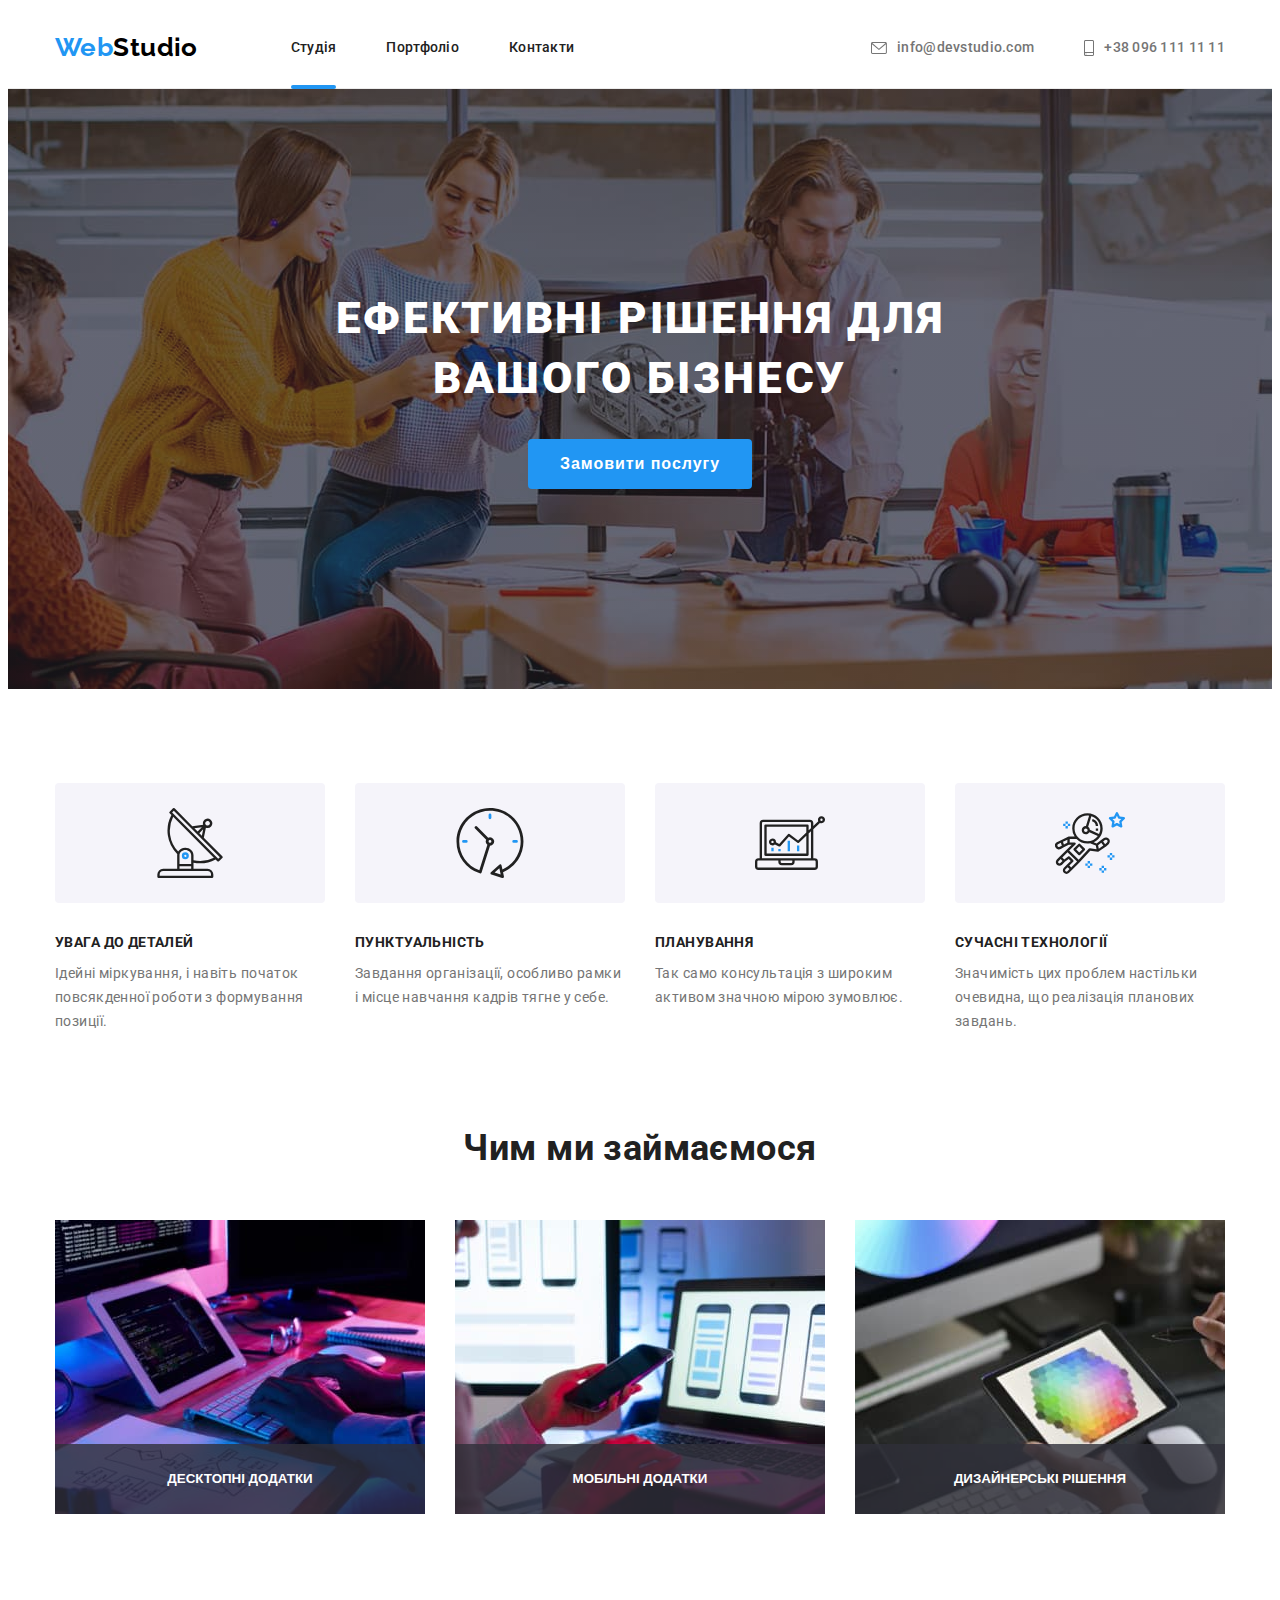
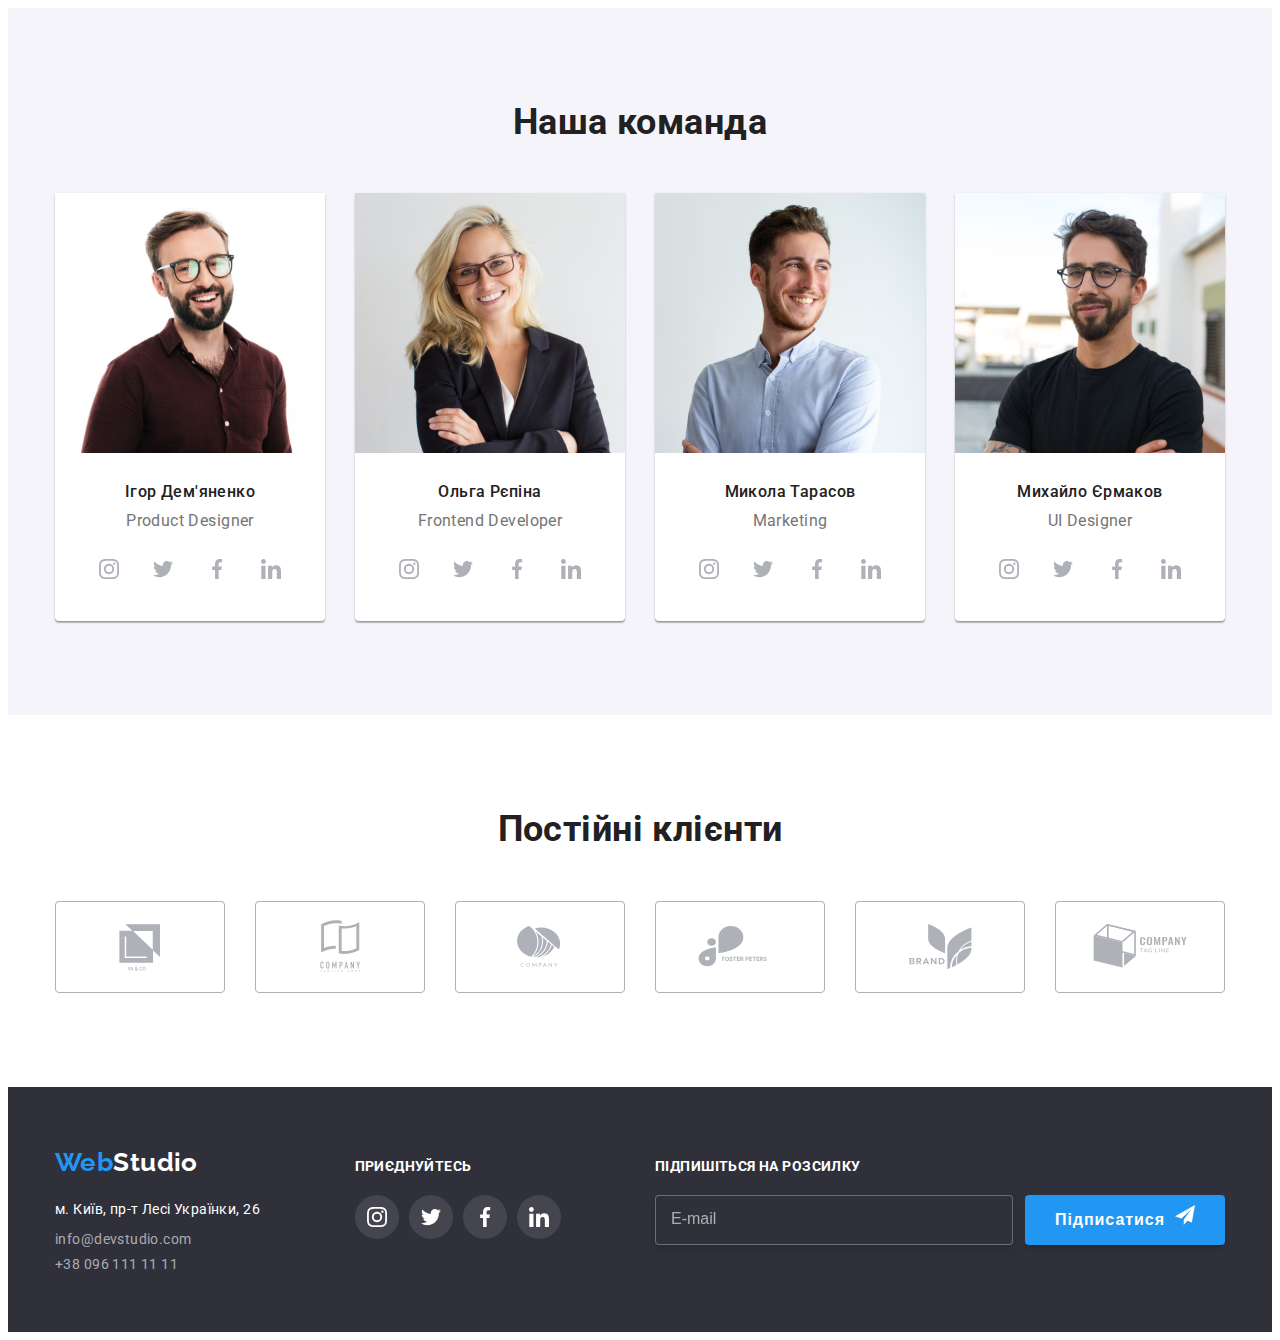
==== commit 08cfc5e0: "виконав дз 7" ====
--- a/index.html
+++ b/index.html
@@ -27,7 +27,7 @@
 
     <!-- styles css -->
 
-    <link rel="stylesheet" href="./css/styles.css" />
+    <link rel="stylesheet" href="./css/main.min.css" />
   </head>
   <body>
     <!-- header -->
@@ -53,22 +53,22 @@
           </ul>
         </nav>
 
-        <ul class="header__list list">
-          <li class="header__item">
+        <ul class="contacs__list list">
+          <li class="contacs__item">
             <a
-              class="header__link link"
+              class="contacs__link link"
               lang="en"
               href="mailto:info@devstudio.com"
             >
-              <svg class="header__icon" width="16" height="12">
+              <svg class="contacs__icon" width="16" height="12">
                 <use href="./images/icons.svg#envelope"></use>
               </svg>
               info@devstudio.com</a
             >
           </li>
-          <li class="header__item">
-            <a class="header__link link" href="tel:+380961111111">
-              <svg class="header__icon" width="10" height="16">
+          <li class="contacs__item">
+            <a class="contacs__link link" href="tel:+380961111111">
+              <svg class="contacs__icon" width="10" height="16">
                 <use href="./images/icons.svg#smartphone"></use>
               </svg>
               +38 096 111 11 11</a
@@ -84,9 +84,9 @@
       <!-- hero -->
 
       <section class="hero section">
-        <div class="container hero-container">
-          <h1 class="hero-title">Ефективні рішення для вашого бізнесу</h1>
-          <button class="hero-btn" type="button" data-modal-open>
+        <div class="container">
+          <h1 class="hero__title">Ефективні рішення для вашого бізнесу</h1>
+          <button class="hero__btn btn" type="button" data-modal-open>
             Замовити послугу
           </button>
         </div>
@@ -97,50 +97,50 @@
       <section class="about section">
         <div class="container">
           <h2 hidden class="visually-hidden">Методи роботи студії</h2>
-          <ul class="list about-list">
-            <li class="about-item">
-              <div class="about-icons">
-                <svg class="about-icon" width="70" height="70">
+          <ul class="about__list list">
+            <li class="about__item">
+              <div class="about__icons">
+                <svg class="about__icon" width="70" height="70">
                   <use href="./images/icons.svg#antenna"></use>
                 </svg>
               </div>
-              <h3 class="about-title">УВАГА ДО ДЕТАЛЕЙ</h3>
-              <p class="about-text">
+              <h3 class="about__title">УВАГА ДО ДЕТАЛЕЙ</h3>
+              <p class="about__text">
                 Ідейні міркування, і навіть початок повсякденної роботи з
                 формування позиції.
               </p>
             </li>
-            <li class="about-item">
-              <div class="about-icons">
-                <svg class="about-icon" width="70" height="70">
+            <li class="about-__tem">
+              <div class="about__icons">
+                <svg class="about__icon" width="70" height="70">
                   <use href="./images/icons.svg#clock"></use>
                 </svg>
               </div>
-              <h3 class="about-title">ПУНКТУАЛЬНІСТЬ</h3>
-              <p class="about-text">
+              <h3 class="about__title">ПУНКТУАЛЬНІСТЬ</h3>
+              <p class="about__text">
                 Завдання організації, особливо рамки і місце навчання кадрів
                 тягне у себе.
               </p>
             </li>
-            <li class="about-item">
-              <div class="about-icons">
-                <svg class="about-icon" width="70" height="70">
+            <li class="about__item">
+              <div class="about__icons">
+                <svg class="about__icon" width="70" height="70">
                   <use href="./images/icons.svg#diagrama"></use>
                 </svg>
               </div>
-              <h3 class="about-title">ПЛАНУВАННЯ</h3>
-              <p class="about-text">
+              <h3 class="about__title">ПЛАНУВАННЯ</h3>
+              <p class="about__text">
                 Так само консультація з широким активом значною мірою зумовлює.
               </p>
             </li>
-            <li class="about-item">
-              <div class="about-icons">
-                <svg class="about-icon" width="70" height="70">
+            <li class="about__item">
+              <div class="about__icons">
+                <svg class="about__icon" width="70" height="70">
                   <use href="./images/icons.svg#astronaut"></use>
                 </svg>
               </div>
-              <h3 class="about-title">СУЧАСНІ ТЕХНОЛОГІЇ</h3>
-              <p class="about-text">
+              <h3 class="about__title">СУЧАСНІ ТЕХНОЛОГІЇ</h3>
+              <p class="about__text">
                 Значимість цих проблем настільки очевидна, що реалізація
                 планових завдань.
               </p>
@@ -560,81 +560,84 @@
     <!-- footer  -->
 
     <footer class="footer section">
-      <div class="container footer-container">
-        <div class="footer-left-side">
+      <div class="footer__container container">
+        <div class="footer__left-side">
           <a class="logo footer__logo link" lang="en" href="./index.html"
             >Web<span class="logo__light">Studio</span></a
           >
-          <address class="footer-address">
+          <address class="footer__address">
             м. Київ, пр-т Лесі Українки, 26
           </address>
-          <ul class="list footer-list">
-            <li class="footer-item">
-              <a
-                class="link footer-link"
+
+          <ul class="footer__list list">
+            <li class="footer__item">
+              <a
+                class="footer__link link"
                 lang="en"
                 href="mailto:info@devstudio.com"
                 >info@devstudio.com</a
               >
             </li>
-            <li class="footer-item">
-              <a class="link footer-link" href="tel:+380961111111"
+            <li class="footer__item">
+              <a class="footer__link link" href="tel:+380961111111"
                 >+38 096 111 11 11</a
               >
             </li>
           </ul>
         </div>
-        <div class="footer-right-side">
-          <p class="footer-join-in">приєднуйтесь</p>
-          <ul class="list footer-socials-list">
-            <li class="footer-socials-item">
-              <a
-                class="link footer-socials-link"
+
+        <div class="footer__right-side">
+          <p class="footer__join-in">приєднуйтесь</p>
+
+          <ul class="socials__list list">
+            <li>
+              <a
+                class="socials__link footer__socials-link link"
                 href="htpps://instagram.com"
                 target="_blank"
                 rel="noreferrer noopener"
                 aria-label="Instagram"
               >
-                <svg class="footer-socials-icon" width="20" height="20">
+                <svg class="socials__icon" width="20" height="20">
                   <use href="./images/icons.svg#instagram"></use>
                 </svg>
               </a>
             </li>
-            <li class="footer-socials-item">
-              <a
-                class="link footer-socials-link"
+            <li>
+              <a
+                class="socials__link footer__socials-link link"
                 href="https://twitter.com"
                 target="_blank"
                 rel="noreferrer noopener"
                 aria-label="Twitter"
               >
-                <svg class="footer-socials-icon" width="20" height="20">
+                <svg class="socials__icon" width="20" height="20">
                   <use href="./images/icons.svg#twitter"></use>
                 </svg>
               </a>
             </li>
-            <li class="footer-socials-item">
-              <a
-                class="link footer-socials-link"
+            <li>
+              <a
+                class="socials__link footer__socials-link link"
                 href="https://facebook.com"
                 target="_blank"
                 rel="noreferrer noopener"
                 aria-label="Facebook"
               >
-                <svg class="footer-socials-icon" width="20" height="20">
+                <svg class="socials__icon" width="20" height="20">
                   <use href="./images/icons.svg#facebook"></use>
                 </svg>
               </a>
             </li>
-            <li class="footer-socials-item">
-              <a
-                class="link footer-socials-link"
+            <li>
+              <a
+                class="socials__link footer__socials-link link"
                 href="https://linkedin.com"
                 target="_blank"
                 rel="noreferrer noopener"
                 aria-label="Linkedin"
               >
-                <svg class="footer-socials-icon" width="20" height="20">
+                <svg class="socials__icon" width="20" height="20">
                   <use href="./images/icons.svg#linkedin"></use>
                 </svg>
               </a>
@@ -642,18 +645,18 @@
           </ul>
         </div>
 
-        <form name="sing-up-form">
-          <strong class="sing-up-title">Підпишіться на розсилку</strong>
-          <label class="sing-up-group">
+        <form name="subscribe-form" class="subscribe-form">
+          <strong class="subscribe__title">Підпишіться на розсилку</strong>
+          <label class="subscribe__group">
             <input
-              class="sing-up-input"
+              class="subscribe__input"
               type="email"
               name="email"
               placeholder="E-mail"
             />
-            <button class="sing-up-btn" type="submit">
+            <button class="subscribe__btn btn" type="submit">
               Підписатися
-              <svg class="sing-up-icon" width="20" height="20">
+              <svg class="subscribe__icon" width="20" height="20">
                 <use href="./images/icons.svg#airplane-send"></use>
               </svg>
             </button>
@@ -664,59 +667,47 @@
 
     <div class="backdrop is-hidden" data-modal>
       <div class="modal">
-        <button class="modal-btn-close" type="button" data-modal-close>
-          <svg class="svg-vector" width="11" height="11">
+        <button class="modal__btn-close" type="button" data-modal-close>
+          <svg class="modal__svg-vector" width="11" height="11">
             <use href="./images/icons.svg#vector"></use>
           </svg>
         </button>
-        <form class="order-service-form" name="order-service-form">
-          <strong class="order-service-title">
+        <form class="order-form" name="order-form">
+          <strong class="order__title">
             Залиште свої дані, ми вам передзвонимо</strong
           >
-          <div class="order-service-group" role="group">
-            <label class="order-service-label">
-              <span class="order-servise-name">Ім'я</span>
-              <div class="order-servise-box">
-                <input
-                  class="order-service-input"
-                  type="text"
-                  name="user-name"
-                />
-                <svg class="order-service-svg" width="18" height="18">
+          <div class="order__group" role="group">
+            <label class="order__label">
+              <span class="order__name">Ім'я</span>
+              <div class="order__box">
+                <input class="order__input" type="text" name="user-name" />
+                <svg class="order__svg" width="18" height="18">
                   <use href="./images/icons.svg#person-black"></use>
                 </svg>
               </div>
             </label>
-            <label class="order-service-label">
-              <span class="order-servise-name">Телефон</span>
-              <div class="order-servise-box">
-                <input
-                  class="order-service-input"
-                  type="tel"
-                  name="user-phone"
-                />
-                <svg class="order-service-svg" width="18" height="18">
+            <label class="order__label">
+              <span class="order__name">Телефон</span>
+              <div class="order__box">
+                <input class="order__input" type="tel" name="user-phone" />
+                <svg class="order__svg" width="18" height="18">
                   <use href="./images/icons.svg#phone-black"></use>
                 </svg>
               </div>
             </label>
-            <label class="order-service-label">
-              <span class="order-servise-name">Пошта</span>
-              <div class="order-servise-box">
-                <input
-                  class="order-service-input"
-                  type="email"
-                  name="user-email"
-                />
-                <svg class="order-service-svg" width="18" height="18">
+            <label class="order__label">
+              <span class="order__name">Пошта</span>
+              <div class="order__box">
+                <input class="order__input" type="email" name="user-email" />
+                <svg class="order__svg" width="18" height="18">
                   <use href="./images/icons.svg#email-black"></use>
                 </svg>
               </div>
             </label>
-            <label class="order-service-label">
-              <span class="order-servise-name">Коментар</span>
+            <label class="order-__label">
+              <span class="order__name">Коментар</span>
               <textarea
-                class="order-servise-comment"
+                class="order__comment"
                 name="comment"
                 rows="10"
                 placeholder="Введіть текст"
@@ -724,14 +715,14 @@
             </label>
           </div>
 
-          <label class="terms-contract">
+          <label class="agreement">
             <input
-              class="terms-policy visually-hidden"
+              class="agreement__policy visually-hidden"
               type="checkbox"
               name="user-agreed"
               id="user-agreed"
             />
-            <svg class="terms-contract-icon" width="16" height="15">
+            <svg class="agreement__icon" width="16" height="15">
               <use
                 class="icon-checked"
                 href="./images/icons.svg#icon-checked"
@@ -741,16 +732,16 @@
                 href="./images/icons.svg#icon-unchecked"
               ></use>
             </svg>
-            <span class="terms-policy-span"
+            <span class="agreement__span"
               >Погоджуюся з розсилкою та приймаю<a
-                class="link terms-policy-link"
+                class="agreement__link link"
                 href=""
               >
                 Умови договору</a
               ></span
             >
           </label>
-          <button class="modal-btn-send" type="submit">Відправити</button>
+          <button class="modal__btn-send btn" type="submit">Відправити</button>
         </form>
       </div>
     </div>
--- a/css/main.min.css
+++ b/css/main.min.css
@@ -0,0 +1 @@
+@import"~node_modules/modern-normalize/modern-normalize.css";:root{--accent-color: #2196f3;--primary-text-color: #757575;--secondary-text-color: #212121;--third-text-color: #ffffff;--transition-duration: 250ms cubic-bezier(0.4, 0, 0.2, 1)}.visually-hidden{position:absolute;white-space:nowrap;width:1px;height:1px;overflow:hidden;border:0;padding:0;clip:rect(0 0 0 0);-webkit-clip-path:inset(50%);clip-path:inset(50%);margin:-1px}body{font-family:"Roboto",sans-serif;font-size:14px;color:var(--primary-text-color);background-color:var(--third-text-color);letter-spacing:.03em}html{-webkit-box-sizing:border-box;box-sizing:border-box}*,*::after,*::before{-webkit-box-sizing:inherit;box-sizing:inherit}h1,h2,h3,h4,h5,h6,p{margin:0}.list{list-style:none;padding-left:0;margin:0}.link{text-decoration:none;color:inherit}img{display:block;max-width:100%;height:auto}address{font-style:normal}.container{width:1200px;margin:0 auto;padding-left:15px;padding-right:15px}.section{padding-top:94px;padding-bottom:94px}.section__title{margin-bottom:50px;font-size:36px;line-height:1.16;text-align:center;color:var(--secondary-text-color)}.logo{display:inline-block;color:var(--accent-color);font-family:"Raleway";font-style:normal;font-weight:700;font-size:26px;line-height:1.2}.logo__dark{color:#000}.logo__light{color:var(--third-text-color)}.nav{display:-webkit-box;display:-ms-flexbox;display:flex;-webkit-box-align:center;-ms-flex-align:center;align-items:center;-webkit-box-pack:center;-ms-flex-pack:center;justify-content:center;margin-right:auto}.nav__list{display:-webkit-box;display:-ms-flexbox;display:flex;-webkit-box-align:center;-ms-flex-align:center;align-items:center;gap:50px}.nav__item{position:relative}.nav__link{display:inline-block;padding-top:32px;padding-bottom:32px;color:var(--secondary-text-color);font-weight:500;line-height:1.14;letter-spacing:.02em;-webkit-transition:color var(--transition-duration);transition:color var(--transition-duration)}.nav__link:hover,.nav__link:focus{color:var(--accent-color)}.nav__link--active::after{content:"";position:absolute;bottom:-1.5%;left:0;width:100%;height:4px;background-color:var(--accent-color);border-radius:2px}.contacs__list{display:inline-block;gap:50px;display:-webkit-box;display:-ms-flexbox;display:flex;-webkit-box-align:center;-ms-flex-align:center;align-items:center}.contacs__link{display:-webkit-box;display:-ms-flexbox;display:flex;-webkit-box-align:center;-ms-flex-align:center;align-items:center;gap:10px;padding-top:32px;padding-bottom:32px;color:var(--primary-text-color);font-weight:500;line-height:1.14;letter-spacing:.02em;-webkit-transition:color var(--transition-duration);transition:color var(--transition-duration)}.contacs__link:hover,.contacs__link:focus{color:var(--accent-color)}.contacs__icon{fill:currentColor}.btn{min-height:50;display:-webkit-box;display:-ms-flexbox;display:flex;text-align:center;-webkit-box-pack:center;-ms-flex-pack:center;justify-content:center;font-weight:700;font-size:16px;line-height:1.88;letter-spacing:.06em;color:var(--third-text-color);background-color:var(--accent-color);border-style:none;border-radius:4px;cursor:pointer;-webkit-transition:color var(--transition-duration),background-color var(--transition-duration);transition:color var(--transition-duration),background-color var(--transition-duration)}.btn:hover,.btn:focus{color:var(--accent-color);background-color:var(--third-text-color)}.socials__list{display:-webkit-box;display:-ms-flexbox;display:flex;-webkit-box-pack:center;-ms-flex-pack:center;justify-content:center;gap:10px}.socials__icon{fill:currentColor}.socials__link{width:44px;height:44px;display:-webkit-box;display:-ms-flexbox;display:flex;-webkit-box-align:center;-ms-flex-align:center;align-items:center;-webkit-box-pack:center;-ms-flex-pack:center;justify-content:center;border-radius:50%;color:#afb1b8;-webkit-transition:color var(--transition-duration),background-color var(--transition-duration);transition:color var(--transition-duration),background-color var(--transition-duration)}.socials__link:hover,.socials__link:focus{color:var(--third-text-color);background-color:var(--accent-color)}.backdrop{position:fixed;top:0;left:0;width:100%;height:100%;background-color:rgba(0,0,0,.5);opacity:1;-webkit-transition:opacity var(--transition-duration),visibility var(--transition-duration);transition:opacity var(--transition-duration),visibility var(--transition-duration)}.backdrop.is-hidden{opacity:0;pointer-events:none;visibility:hidden}.backdrop.is-hidden .modal{-webkit-transform:translate(-50%, -50%) scale(0.8);transform:translate(-50%, -50%) scale(0.8);-webkit-transition:-webkit-transform var(--transition-duration);transition:-webkit-transform var(--transition-duration);transition:transform var(--transition-duration);transition:transform var(--transition-duration), -webkit-transform var(--transition-duration)}.modal{position:absolute;top:50%;left:50%;min-width:528px;min-height:581px;-webkit-transform:translate(-50%, -50%);transform:translate(-50%, -50%);padding:40px;background-color:var(--third-text-color);-webkit-box-shadow:0px 1px 3px rgba(0,0,0,.12),0px 1px 1px rgba(0,0,0,.14),0px 2px 1px rgba(0,0,0,.2);box-shadow:0px 1px 3px rgba(0,0,0,.12),0px 1px 1px rgba(0,0,0,.14),0px 2px 1px rgba(0,0,0,.2);border-radius:4px;-webkit-transform:translate(-50%, -50%) scale(1);transform:translate(-50%, -50%) scale(1);-webkit-transition:-webkit-transform var(--transition-duration),-webkit-box-shadow var(--transition-duration);transition:-webkit-transform var(--transition-duration),-webkit-box-shadow var(--transition-duration);transition:transform var(--transition-duration),box-shadow var(--transition-duration);transition:transform var(--transition-duration),box-shadow var(--transition-duration),-webkit-transform var(--transition-duration),-webkit-box-shadow var(--transition-duration)}.modal__svg-vector{fill:currentColor}.modal__btn-close{position:absolute;top:8px;right:8px;width:30px;height:30px;padding:0;display:-webkit-box;display:-ms-flexbox;display:flex;-webkit-box-align:center;-ms-flex-align:center;align-items:center;-webkit-box-pack:center;-ms-flex-pack:center;justify-content:center;background:rgba(0,0,0,0);color:#000;border-style:none;border:1px solid rgba(0,0,0,.1);border-radius:50%;cursor:pointer;-webkit-transition:color var(--transition-duration);transition:color var(--transition-duration)}.modal__btn-close:hover,.modal__btn-close:focus{color:var(--accent-color)}.modal__btn-send{min-width:200px;margin-right:auto;margin-left:auto;padding:10px 52px;-webkit-box-shadow:0px 4px 4px rgba(0,0,0,.15);box-shadow:0px 4px 4px rgba(0,0,0,.15);-webkit-transition:-webkit-box-shadow var(--transition-duration);transition:-webkit-box-shadow var(--transition-duration);transition:box-shadow var(--transition-duration);transition:box-shadow var(--transition-duration), -webkit-box-shadow var(--transition-duration)}.modal__btn-send:hover,.modal__btn-send:focus{-webkit-box-shadow:0px 4px 4px rgba(0,0,0,.15);box-shadow:0px 4px 4px rgba(0,0,0,.15)}.order__title{display:block;margin-bottom:12px;font-weight:700;font-size:20px;line-height:1.15;text-align:center;color:var(--secondary-text-color)}.order__group{display:-webkit-box;display:-ms-flexbox;display:flex;-webkit-box-orient:vertical;-webkit-box-direction:normal;-ms-flex-direction:column;flex-direction:column;gap:10px;margin-bottom:20px}.order__label:last-child{margin-bottom:0}.order__name{display:block;margin-bottom:4px;font-size:12px;line-height:1.16;letter-spacing:.01em}.order__box{position:relative}.order__svg{position:absolute;top:11px;left:12px;-webkit-transition:fill var(--transition-duration);transition:fill var(--transition-duration)}.order__input{width:100%;height:40px;padding-left:42px;padding-right:42px;outline:rgba(0,0,0,0);border:1px solid rgba(33,33,33,.2);border-radius:4px;cursor:pointer;-webkit-transition:border-color var(--transition-duration);transition:border-color var(--transition-duration)}.order__input:focus{border:1px solid var(--accent-color)}.order__input:focus+.order__svg{fill:var(--accent-color)}.order__comment{display:block;resize:none;width:100%;height:120px;font-size:12px;outline:rgba(0,0,0,0);padding:12px 16px;border:1px solid rgba(33,33,33,.2);border-radius:4px;-webkit-transition:border-color var(--transition-duration);transition:border-color var(--transition-duration)}.order__comment::-webkit-input-placeholder{font-style:normal;font-weight:400;font-size:12px;line-height:1.16;letter-spacing:.01em;color:rgba(117,117,117,.5019607843)}.order__comment::-moz-placeholder{font-style:normal;font-weight:400;font-size:12px;line-height:1.16;letter-spacing:.01em;color:rgba(117,117,117,.5019607843)}.order__comment:-ms-input-placeholder{font-style:normal;font-weight:400;font-size:12px;line-height:1.16;letter-spacing:.01em;color:rgba(117,117,117,.5019607843)}.order__comment::-ms-input-placeholder{font-style:normal;font-weight:400;font-size:12px;line-height:1.16;letter-spacing:.01em;color:rgba(117,117,117,.5019607843)}.order__comment::placeholder{font-style:normal;font-weight:400;font-size:12px;line-height:1.16;letter-spacing:.01em;color:rgba(117,117,117,.5019607843)}.order__comment:focus{border:1px solid var(--accent-color)}.agreement{display:-webkit-box;display:-ms-flexbox;display:flex;-webkit-box-align:center;-ms-flex-align:center;align-items:center;-webkit-box-pack:center;-ms-flex-pack:center;justify-content:center;gap:8px;margin-bottom:30px}.agreement__span{display:block;-webkit-user-select:none;-moz-user-select:none;-ms-user-select:none;user-select:none;line-height:1.71}.agreement__link{color:var(--accent-color);-webkit-text-decoration-line:underline;text-decoration-line:underline}.icon-checked{opacity:0;-webkit-transition:opacity var(--transition-duration);transition:opacity var(--transition-duration)}.agreement__policy:checked+.agreement__icon .icon-checked{opacity:1}.icon-unchecked{opacity:1;-webkit-transition:opacity var(--transition-duration);transition:opacity var(--transition-duration)}.agreement__policy:checked+.agreement__icon .icon-unchecked{opacity:0}.subscribe__title{display:block;margin-bottom:20px;font-weight:700;line-height:1.14;text-transform:uppercase;color:var(--third-text-color)}.subscribe__group{display:-webkit-box;display:-ms-flexbox;display:flex;gap:12px}.subscribe__input{width:358px;height:50px;padding:16px 15px;outline:rgba(0,0,0,0);color:var(--third-text-color);background-color:#2f303a;border:1px solid rgba(255,255,255,.3);-webkit-filter:drop-shadow(0px 4px 4px rgba(0, 0, 0, 0.15));filter:drop-shadow(0px 4px 4px rgba(0, 0, 0, 0.15));border-radius:4px}.subscribe__input::-webkit-input-placeholder{font-size:16px;line-height:1.25;color:rgba(255,255,255,.6)}.subscribe__input::-moz-placeholder{font-size:16px;line-height:1.25;color:rgba(255,255,255,.6)}.subscribe__input:-ms-input-placeholder{font-size:16px;line-height:1.25;color:rgba(255,255,255,.6)}.subscribe__input::-ms-input-placeholder{font-size:16px;line-height:1.25;color:rgba(255,255,255,.6)}.subscribe__input::placeholder{font-size:16px;line-height:1.25;color:rgba(255,255,255,.6)}.subscribe__icon{fill:currentColor}.subscribe__btn{min-width:200px;padding:10px 28px;gap:10px;-webkit-box-shadow:0px 4px 4px rgba(0,0,0,.15);box-shadow:0px 4px 4px rgba(0,0,0,.15);-webkit-transition:-webkit-box-shadow var(--transition-duration);transition:-webkit-box-shadow var(--transition-duration);transition:box-shadow var(--transition-duration);transition:box-shadow var(--transition-duration), -webkit-box-shadow var(--transition-duration)}.subscribe__btn:hover,.subscribe__btn:focus{-webkit-box-shadow:0px 4px 4px rgba(0,0,0,.15);box-shadow:0px 4px 4px rgba(0,0,0,.15)}.header{border-bottom:1px solid #ececec}.header__container{display:-webkit-box;display:-ms-flexbox;display:flex;-webkit-box-align:center;-ms-flex-align:center;align-items:center}.header__logo{padding-top:24;padding-bottom:25;margin-right:93px}.hero{max-width:1600px;height:600px;padding-top:200px;padding-bottom:200px;margin-left:auto;margin-right:auto;background-color:#2f303a;background-size:cover;background-repeat:no-repeat;background-position:center;background-image:-webkit-gradient(linear, left top, right top, from(rgba(47, 48, 58, 0.4)), to(rgba(47, 48, 58, 0.4))),url("../images/hero-img.jpg");background-image:linear-gradient(to right, rgba(47, 48, 58, 0.4), rgba(47, 48, 58, 0.4)),url("../images/hero-img.jpg")}.hero__title{width:696px;margin-left:auto;margin-right:auto;margin-bottom:30px;color:var(--third-text-color);font-weight:900;font-size:44px;line-height:1.36;text-align:center;letter-spacing:.06em;text-transform:uppercase}.hero__btn{min-width:215;padding:10px 32px;margin-left:auto;margin-right:auto}.about__list{display:-webkit-box;display:-ms-flexbox;display:flex;-webkit-box-pack:center;-ms-flex-pack:center;justify-content:center;gap:30px}.about__item{width:calc((100% - 90px)/4)}.about__icons{width:270px;height:120px;margin-bottom:30px;display:-webkit-box;display:-ms-flexbox;display:flex;-webkit-box-align:center;-ms-flex-align:center;align-items:center;-webkit-box-pack:center;-ms-flex-pack:center;justify-content:center;background:#f5f4fa;border-radius:4px}.about__title{margin-bottom:10px;color:var(--secondary-text-color);font-size:14px;line-height:1.36;text-transform:uppercase}.about__text{line-height:1.71}.features{padding-top:0}.features__list{display:-webkit-box;display:-ms-flexbox;display:flex;-ms-flex-wrap:wrap;flex-wrap:wrap;gap:30px}.features__item{position:relative;width:calc((100% - 60px)/3)}.features__button{position:absolute;bottom:0;left:0;width:100%;height:70px;font-weight:700;line-height:1.14;text-align:center;text-transform:uppercase;color:var(--third-text-color);background:rgba(47,48,58,.8);border-style:none;cursor:pointer}.team{background-color:#f5f4fa}.team__list{display:-webkit-box;display:-ms-flexbox;display:flex;gap:30px}.team__item{width:calc((100% - 90px)/4);background-color:var(--third-text-color);-webkit-box-shadow:0px 1px 3px rgba(0,0,0,.1215686275),0px 1px 1px rgba(0,0,0,.1411764706),0px 2px 1px rgba(0,0,0,.2);box-shadow:0px 1px 3px rgba(0,0,0,.1215686275),0px 1px 1px rgba(0,0,0,.1411764706),0px 2px 1px rgba(0,0,0,.2);border-radius:0px 0px 4px 4px}.team__meta{padding:30px 0}.team__name{margin-bottom:10px;font-weight:500;font-size:16px;line-height:1.18;text-align:center;color:var(--secondary-text-color)}.team__description{margin-bottom:16px;font-size:16px;line-height:1.18;text-align:center}.customers__list{display:-webkit-box;display:-ms-flexbox;display:flex;-webkit-box-pack:center;-ms-flex-pack:center;justify-content:center;gap:30px}.customers__link{width:170px;height:92px;display:-webkit-box;display:-ms-flexbox;display:flex;-webkit-box-align:center;-ms-flex-align:center;align-items:center;-webkit-box-pack:center;-ms-flex-pack:center;justify-content:center;border:1px solid #afb1b8;border-radius:4px;color:#afb1b8;-webkit-transition:color var(--transition-duration),border var(--transition-duration);transition:color var(--transition-duration),border var(--transition-duration)}.customers__link:hover,.customers__link:focus{color:var(--accent-color);border:1px solid var(--accent-color)}.customers__icon{fill:currentColor}.footer{padding-top:60px;padding-bottom:60px;background-color:#2f303a}.footer__container{display:-webkit-box;display:-ms-flexbox;display:flex;-webkit-box-align:baseline;-ms-flex-align:baseline;align-items:baseline;-webkit-box-pack:justify;-ms-flex-pack:justify;justify-content:space-between}.footer__address{margin-bottom:9px;line-height:1.71;color:var(--third-text-color)}.footer__item:not(:last-child){margin-bottom:9px}.footer__join-in{margin-bottom:20px;font-weight:700;line-height:1.14;text-transform:uppercase;color:var(--third-text-color)}.footer__logo{margin-bottom:20px}.footer__link{line-height:1.71px;color:rgba(255,255,255,.6);-webkit-transition:color var(--transition-duration);transition:color var(--transition-duration)}.footer__link:hover,.footer__link:focus{color:var(--accent-color)}.footer__socials-link{background-color:rgba(255,255,255,.1019607843);color:var(--third-text-color);-webkit-transition:background-color var(--transition-duration);transition:background-color var(--transition-duration)}.footer__socials-link:hover,.footer__socials-link:focus{background-color:var(--accent-color)}.pagination__list{display:-webkit-box;display:-ms-flexbox;display:flex;-webkit-box-align:center;-ms-flex-align:center;align-items:center;-webkit-box-pack:center;-ms-flex-pack:center;justify-content:center;margin-bottom:50px;gap:8px}.pagination__item{display:inline-block}.pagination__btn{font-family:inherit;background-color:#f5f4fa;padding:6px 22px;font-weight:500;font-size:16px;line-height:1.62;text-align:center;color:var(--secondary-text-color);border-style:none;border-radius:4px;cursor:pointer;-webkit-transition:color var(--transition-duration),background-color var(--transition-duration),-webkit-box-shadow var(--transition-duration);transition:color var(--transition-duration),background-color var(--transition-duration),-webkit-box-shadow var(--transition-duration);transition:color var(--transition-duration),background-color var(--transition-duration),box-shadow var(--transition-duration);transition:color var(--transition-duration),background-color var(--transition-duration),box-shadow var(--transition-duration),-webkit-box-shadow var(--transition-duration)}.pagination__btn:hover,.pagination__btn:focus{color:var(--third-text-color);background-color:var(--accent-color);-webkit-box-shadow:0px 3px 1px rgba(0,0,0,.1),0px 1px 2px rgba(0,0,0,.08),0px 2px 2px rgba(0,0,0,.12);box-shadow:0px 3px 1px rgba(0,0,0,.1),0px 1px 2px rgba(0,0,0,.08),0px 2px 2px rgba(0,0,0,.12)}.pagination__active{color:var(--third-text-color);background-color:var(--accent-color);-webkit-box-shadow:0px 3px 1px rgba(0,0,0,.1),0px 1px 2px rgba(0,0,0,.08),0px 2px 2px rgba(0,0,0,.12);box-shadow:0px 3px 1px rgba(0,0,0,.1),0px 1px 2px rgba(0,0,0,.08),0px 2px 2px rgba(0,0,0,.12)}.gallery__list{display:-webkit-box;display:-ms-flexbox;display:flex;-ms-flex-wrap:wrap;flex-wrap:wrap;gap:30px}.gallery__item{width:calc((100% - 60px)/3);-webkit-transition:-webkit-box-shadow var(--transition-duration);transition:-webkit-box-shadow var(--transition-duration);transition:box-shadow var(--transition-duration);transition:box-shadow var(--transition-duration), -webkit-box-shadow var(--transition-duration)}.gallery__item:hover,.gallery__item:focus{-webkit-box-shadow:0px 1px 1px rgba(0,0,0,.12),0px 4px 4px rgba(0,0,0,.06),1px 4px 6px rgba(0,0,0,.16);box-shadow:0px 1px 1px rgba(0,0,0,.12),0px 4px 4px rgba(0,0,0,.06),1px 4px 6px rgba(0,0,0,.16)}.gallery__item:hover .gallery__description,.gallery__item:focus .gallery__description{opacity:1;-webkit-transform:translateY(0);transform:translateY(0)}.gallery__thumb{position:relative;overflow:hidden}.gallery__description{position:absolute;top:0;left:0;padding:63px 24px;opacity:0;font-size:18px;line-height:1.56;color:var(--third-text-color);background-color:rgba(33,150,243,.9);-webkit-transform:translateY(100%);transform:translateY(100%);-webkit-transition:var(--transition-duration);transition:var(--transition-duration)}.gallery__name{padding:20px 24px;border-left:1px solid #eee;border-right:1px solid #eee;border-bottom:1px solid #eee}.gallery__title{margin-bottom:4px;font-size:18px;line-height:2;letter-spacing:.06em;color:var(--secondary-text-color)}.gallery__text{font-size:16px;line-height:1.87}/*# sourceMappingURL=main.min.css.map */